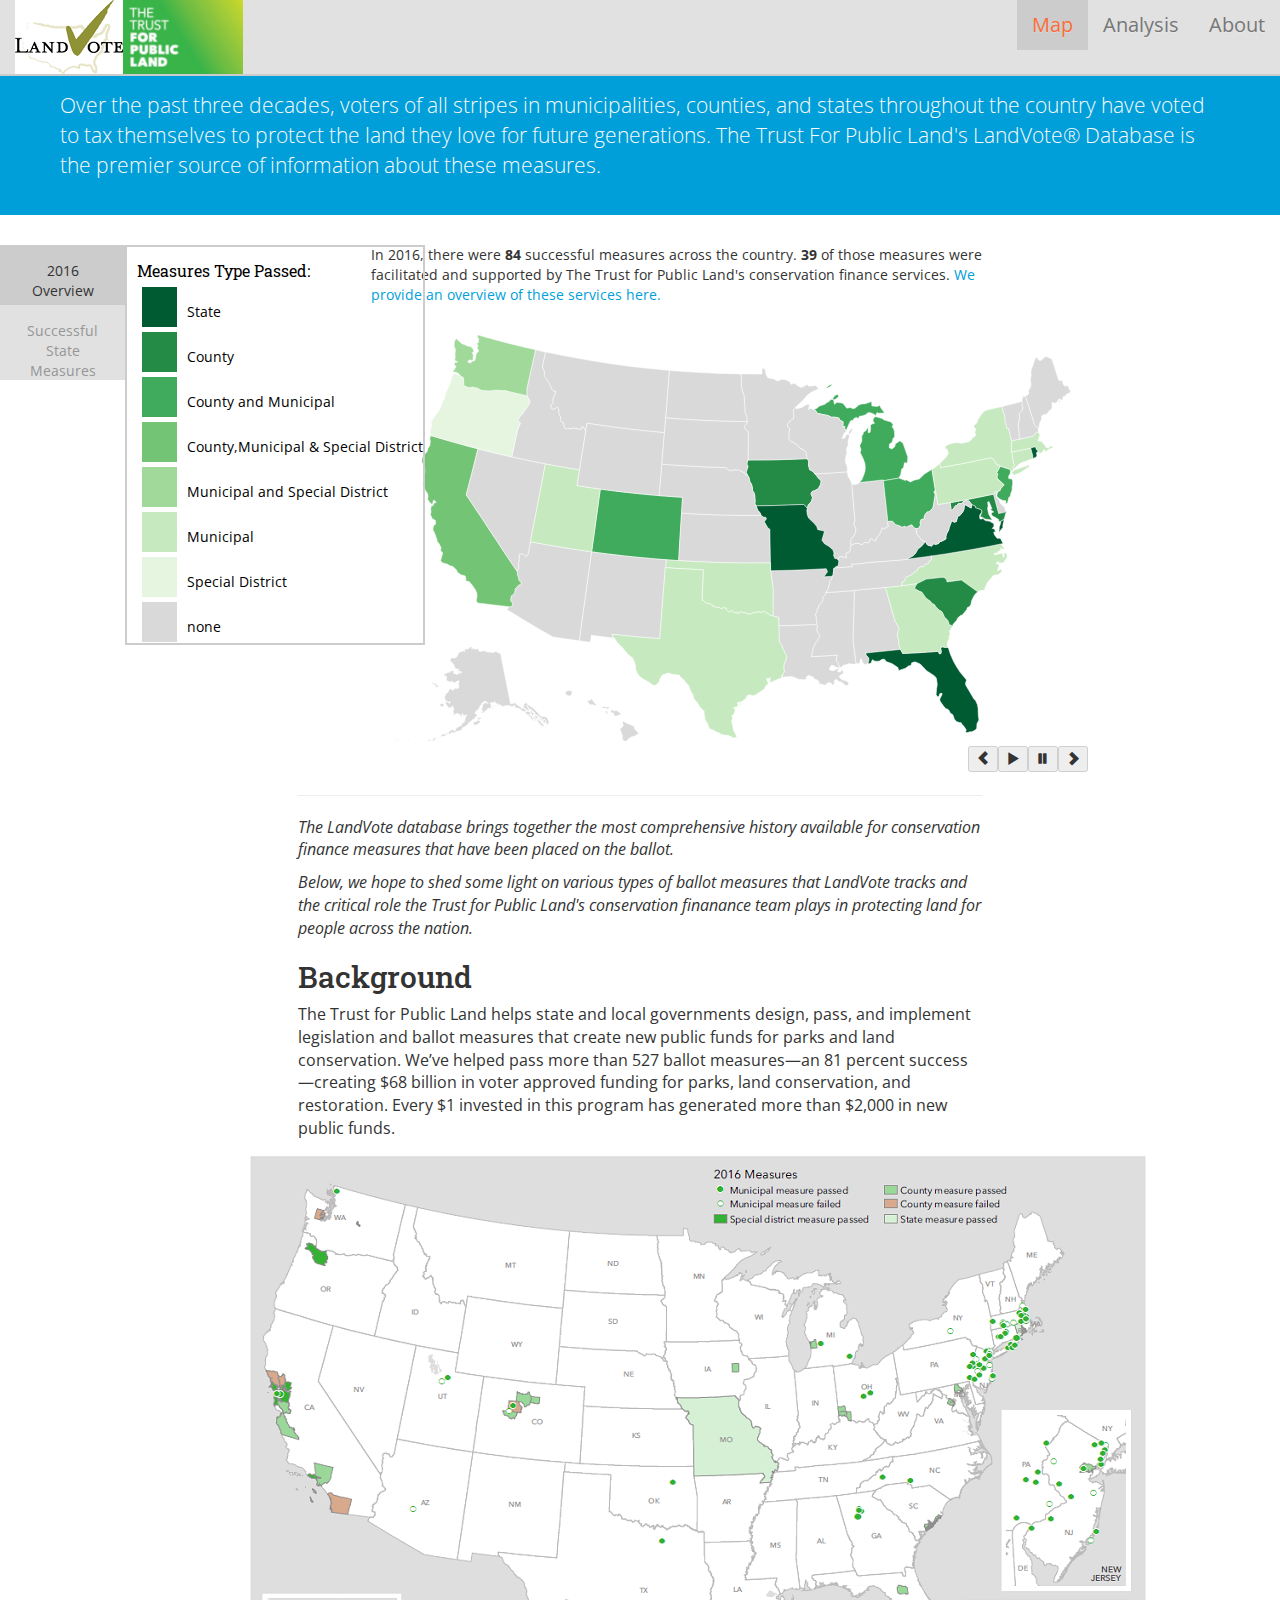
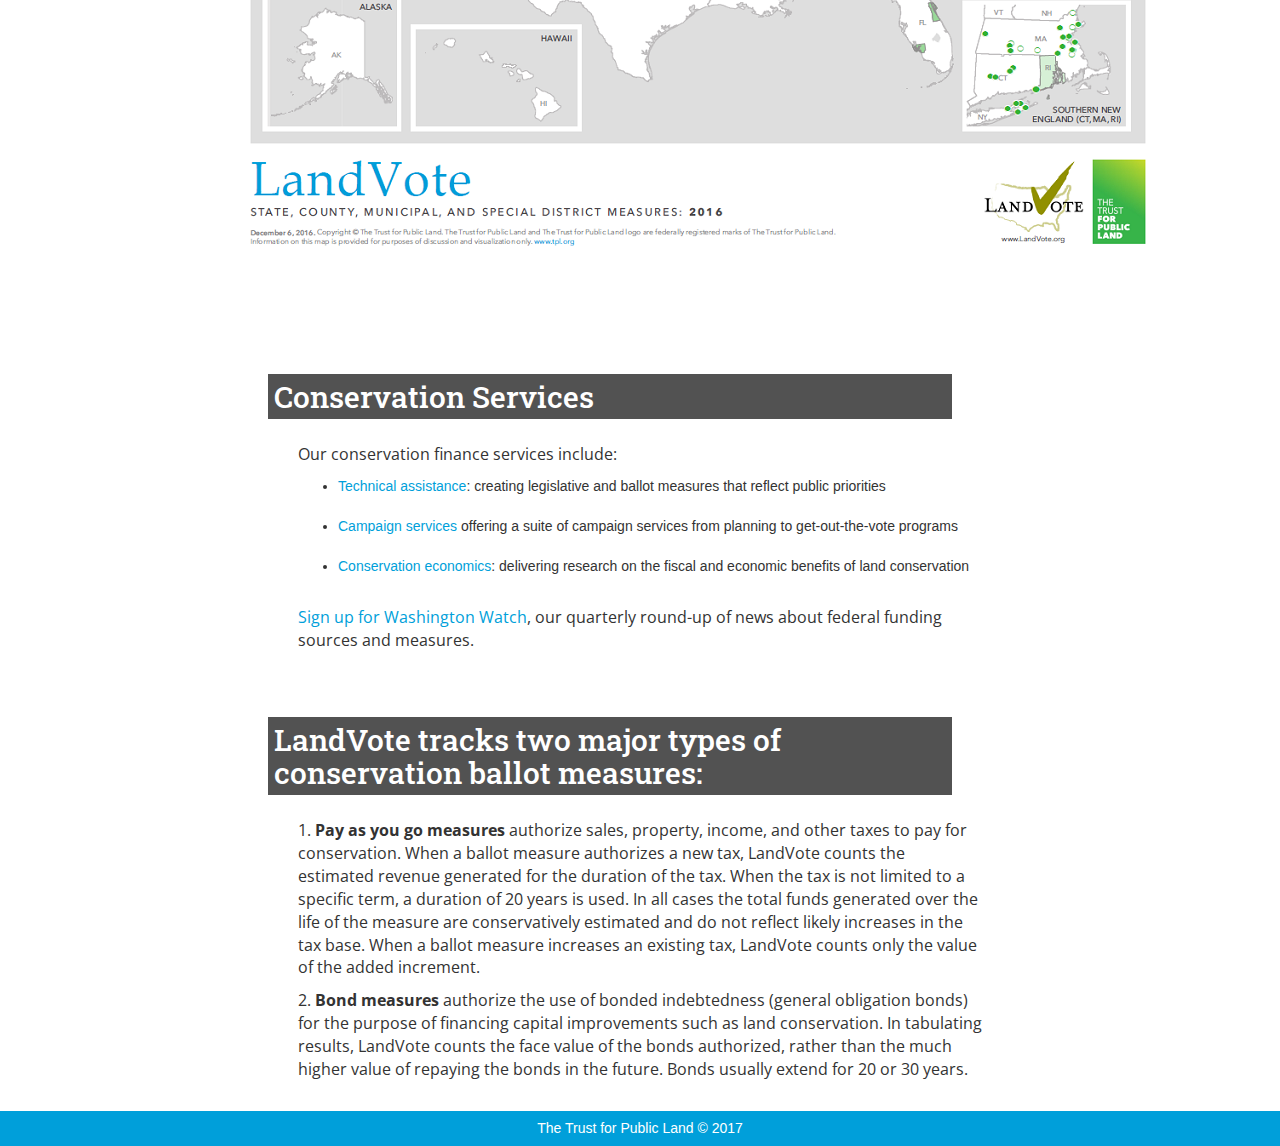
==== LandVote/index.html @ 80969d46 "added LandVote application" ====
<!DOCTYPE html>
<html lang="en">
  <head>
    <meta charset="utf-8">
    <meta http-equiv="X-UA-Compatible" content="IE=edge">
    <meta name="viewport" content="width=device-width, initial-scale=1">
    <link rel="shortcut icon" href="img/the-trust-for-public-land.png">
      
      <title>LandVote</title>
       <!-- Bootstrap core CSS -->
        <link href="css/bootstrap.css" rel="stylesheet">
        <link href="css/bootstrap-theme.css" rel="stylesheet" media="screen">
    
        <!--main stylesheet-->
        <link href='http://fonts.googleapis.com/css?family=Open+Sans|Roboto+Slab' rel='stylesheet' type='text/css'>
        <link rel="stylesheet" href="css/style.css"/>

  </head>
  <body>
    <!-- navbar: fix active state-->
    <div id="custom-bootstrap-menu" class="navbar navbar-custom navbar-fixed-top" role="navigation" style="background-color:#e1e1e1;">
      <div class="container-fluid">
        <div class="navbar-header"><a href="#" ><img src="img/Landvote-logo.png"><img src="img/the-trust-for-public-land.png"></a>
          <button type="button" class="navbar-toggle" data-toggle="collapse" data-target=".navbar-menubuilder">
            <span class="sr-only">Toggle navigation</span>
            <span class="icon-bar"></span>
            <span class="icon-bar"></span>
            <span class="icon-bar"></span>
          </button>
        </div>
        <div class="collapse navbar-collapse navbar-menubuilder">
          <ul class="nav navbar-nav navbar-right" style="Open Sans, sans-serif">
            <li class="active"><a href="#map">Map</a></li>
            <li><a href="#analysis">Analysis</a></li>
            <li><a href="#about">About</a></li>
          </ul>
        </div>
      </div>
    </div><!-- nav-bar end -->
    <div class="jumbotron"><br>
          <section id="map"></section>   
      <p>Over the past three decades, voters of all stripes in municipalities, counties, and states throughout the country have voted to tax themselves to protect the land they love for future generations. The Trust For Public Land's LandVote® Database is the premier source of information about these measures.</p>
</div> <!-- end jumbotron -->
      
  
        <div class="main-menu">
            <div class="menu-inset" style="width:300px;height:400px;">
            </div>
            <div class="menu-options">
                <div class="Overview" style="width:125px;height:60px;">
                    2016 Overview<br></div>
                <div class="Jurisdiction" style="width:125px;height:75px;">
                    Successful<br>State Measures</div>
                <!--<div class="Counseling" style="width:125px;height:53px;">
                    Mandated<br>Counseling</div>
                <div class="Waiting" style="width:125px;height:53px;">
                    Waiting<br>Period</div>
                <div class="Parental" style="width:125px;height:53px;">
                    Parental<br>Consent</div>
                <div class="Ultrasound" style="width:125px;height:53px;">
                    Mandatory<br>Ultrasound</div>-->
            </div>
        <!--<div class="overlay-menu">
            <div class="cpc-section">
                <div class="cpc" id ="cpc-centers" style="width:125px;height:60px;">
                    <strong>Show: </strong><br>Crisis Pregnancy Centers</div>
                <div class ="cpc-inset" id="cpc-inset" style="width:198px;height:60px;"></div>
            </div>
            <div class="abortion-section">
                <div class="abortion" id = "abortion-centers" style="width:125px;height:60px;">
                    <strong>Show: </strong><br>Abortion Providers</div>
                <div class="abortion-inset" id="abortion-inset" style="width:198px;height:60px;"></div>
            </div>
        </div>-->
    </div>
    <!-- includes description and play/pause buttons and dropdown -->
    <div class="menu-info">
    </div>
    <br>
    <div class="map"> <!-- map svg is drawn in main.js -->
    </div>  
    <div class="sequence-buttons">
        <div class="button">
            <button type="button" class="stepBackward">
                <span class="glyphicon glyphicon-chevron-left" aria-hidden="true"></span>
            </button>
            <button type="button" class="play">
                <span class="glyphicon glyphicon-play" aria-hidden="true"></span>
            </button>
            <button type="button" class="pause">
               <span class="glyphicon glyphicon-pause" aria-hidden="true"></span>
            </button>
            <button type="button" class="stepForward">
                <span class="glyphicon glyphicon-chevron-right" aria-hidden="true"></span>
            </button>
        </div>
    </div>  
    <!-- end map -->

    <section id="graph"></section>   
    <div class="graph">
    </div>  <!-- end graph -->
      
    <section id="analysis"></section>  
    <div class="container">
    <div id="AnalysisBox">
        <div class="page-header"><br><h1>  </h1></div>
<!-- ==============================
            OVERVIEW 
===================================-->
<p><i>The LandVote database brings together the most comprehensive history available for conservation finance measures that have been placed on the ballot.</i></p>
    <p><i>Below, we hope to shed some light on various types of ballot measures that LandVote tracks and the critical role the Trust for Public Land's conservation finanance team plays in protecting land for people across the nation.</i></p>
    <h2>Background</h2>
        <p>The Trust for Public Land helps state and local governments design, pass, and implement legislation and ballot measures that create new public funds for parks and land conservation. We’ve helped pass more than 527 ballot measures—an 81 percent success—creating $68 billion in voter approved funding for parks, land conservation, and restoration. Every $1 invested in this program has generated more than $2,000 in new public funds.</p>
<p><div class = "letscenter"><img src="img/2016LandVote.PNG"></div>


<!-- ==============================
           Services
===================================-->
<section id ="overview"></section>
<div class = "chptrhead"><h2>Conservation Services</h2></div>
<p>Our conservation finance services include:</p>  
    <ul>
        <li><a href="https://www.tpl.org/how-we-work/fund/technical-assistance#sm.00000oq5rsrjmvf2epvtfgev45y15" >Technical assistance</a>: creating legislative and ballot measures that reflect public priorities</li><br>
        <li><a href="https://www.tpl.org/how-we-work/fund/campaign-services#sm.00000oq5rsrjmvf2epvtfgev45y15">Campaign services</a> offering a suite of campaign services from planning to get-out-the-vote programs</li><br>
        <li><a href="https://www.tpl.org/how-we-work/fund/conservation-economics#sm.00000oq5rsrjmvf2epvtfgev45y15">Conservation economics</a>: delivering research on the fiscal and economic benefits of land conservation</li><br>
    </ul>
<p><a href="http://contacts.tpl.org/site/Survey?ACTION_REQUIRED=URI_ACTION_USER_REQUESTS&amp;SURVEY_ID=1981">Sign up for Washington Watch</a>, our quarterly round-up of news about federal funding sources and measures.</p>
<!-- ==============================
            PROHIBITIONS 
===================================-->
<section id ="jurisdiction"></section>
<div class = "chptrhead"><h2>LandVote tracks two major types of conservation ballot measures:</h2></div>
<p> 1. <b>Pay as you go measures</b> authorize sales, property, income, and other taxes to pay for conservation. When a ballot measure authorizes a new tax, LandVote counts the estimated revenue generated for the duration of the tax. When the tax is not limited to a specific term, a duration of 20 years is used. In all cases the total funds generated over the life of the measure are conservatively estimated and do not reflect likely increases in the tax base. When a ballot measure increases an existing tax, LandVote counts only the value of the added increment.</p>
<p> 2. <b>Bond measures</b> authorize the use of bonded indebtedness (general obligation bonds) for the purpose of financing capital improvements such as land conservation. In tabulating results, LandVote counts the face value of the bonds authorized, rather than the much higher value of repaying the bonds in the future. Bonds usually extend for 20 or 30 years.</p>
    
<!-- ==============================
            COUNSELING & CPC
===================================-->
<!--<section id="counseling"></section>
<p><div class = "chptrhead"><h2>Counseling</h2></div>
<p>Terminating a pregnancy is a difficult choice. Counseling as an option to both inform and help a patient through such an emotional process is an invaluable asset that women considering an abortion should have access to. Mandated counseling goes beyond that, requiring doctors to present information designed to discourage a woman from seeking abortion.
<p>The issue of mandated counseling is further exacerbated by the overwhelming presence of crisis pregnancy centers (CPC) in comparison to abortion providers. 
CPCs provide useful services like free pregnancy tests, ultrasounds, diapers, parenting classes, and sometimes even housing, but also have a reputation for misinformation and are not medically licensed.<sup><a href="#citejump">[8]</a></sup></p>
<p>They actively disseminate erroneous and/or false information to women seeking advice regarding pregnancy. These include dubious claims of links between abortion, breast cancer and female infertilitiy, that condoms are ineffective, that abortion pills are dangerous, that abortions lead to permanent psychological damage, that abortion is dangerous and could kill the patient, and many more unsubstantiated claims.<sup><a href="#citejump">[9]</a></sup></p>
<p><div class = "letscenter"><img src="img/CPCmap.png"></div>
<p>Despite that approach and their reputation, CPCs received $60 million of federal funding by 2006 and at present outnumber legitimate Abortion Clinics by about 700.<sup><a href="#citejump">[10]</a></sup> CPCs are eligible for the funding because their primary mission is to promote abstinence, though the link between women’s counseling, abstinence, and abortion are hard to deny. In multiple cases, CPCs set up signage or establishments near to Planned Parenthood that leaves off their affiliation, leading to confusion from women seeking accurate information.<sup><a href="#citejump">[11]</a></sup></p>
<p>Whereas CPCs are directly assisted by state governments, Abortion Providers are subjected in 45 states by restrictions which are not imposed on other medical professionals. These are referred to as Targeted Regulation of Abortion Providers, or TRAP laws. Common TRAP laws require doctors to convert their practices to mini-hospitals at great expense, limit abortion care to hospitals or other specialized facilities or physicians offices, and/or require doctors to have admitting privileges at a local hospital with nothing requiring facilities to grant that privilege.<sup><a href="#citejump">[12]</a></sup></p>
<p>As a result, in many states Abortion Providers can only exist in large cities, while CPCs thrive in the small towns and rural areas.</p>
<p><div class = "letscenter"><img src="img/CPCLawChart.png"></div>-->
<!-- ==============================
            WAITING PERIOD 
===================================-->

<!--=================================
            AUTHORS
===================================-->   
<!--<p><h3>Authors + Contact</h3>
<p>Your Body, (Not) Your Choice is a collaboration project by <a href="http://twitter.com/katiekowalsky" target="_blank">Katie Kowalsky</a>, <a href="http://twitter.com/DylanMoriarty" target="_blank">Dylan Moriarty</a>, and <a href="http://twitter.com/tolomaps" target="_blank">Robin Tolochko</a> for Robert Roth and Carl Sack’s Interactive Cartography & Geovisualization course at UW-Madison. Completed in December 2014. 
<br><br>
Many thanks to Robert Roth, Carl Sack, Rashauna Mead, Sam Matthews, John Czaplewski, Brian Davidson, Garrick Jannene, Jerry Tolochko, and the UW-Cartography Lab for their invaluable help! This project was inspired by <a href="http://50yearsofchange.com/" target="_blank">50 Years of Change</a>, created by Rashauna Mead, Erin Hamilton, and Vanessa Knoppke-Wetzel.
<br><br>
    This project was built with <a href="http://d3js.org/ " target="_blank">D3</a>, <a href="https://github.com/mbostock/queue" target="_blank">Queue</a>, <a href="http://jquery.com/ " target="_blank">jQuery</a>, <a href="http://jchavannes.com/jquery-timer/demo" target="_blank">jQuery Timer</a> and <a href="http://getbootstrap.com/ " target="_blank">Bootstrap</a>.
<br><br>
If you find any errors in our data or just have general feedback, please <a href="mailto:yourbodynotyourchoice@gmail.com ">contact us</a>.  
<h3>Process</h3><p>
All of the code for this project is available on GitHub, <a href="https://github.com/yourbodynotyourchoice/yourbodynotyourchoice.github.io/" target="_blank">here</a>. 
<br>
You can read about our processes on our various blog posts: <!-- add links --> <!--<a href="http://dylanmoriarty.github.io/" target="_blank">Dylan</a>, <a href="http://www.kowalskycartography.wordpress.com/tag/575-final-project/" target="_blank">Katie</a>, and <a href="http://www.tolomaps.tumblr.com/tagged/yourbodynotyourchoice" target="_blank">Robin</a>.
</p><section id= "citejump"></section>

 <p><h3>Citations</h3><div id = "cite">
<p>1. <a href="http://www.oyez.org/cases/1970-1979/1971/1971_70_18" target="_blank">The OYEZ Project, "ROE v. Wade"</a></p>
<p>2. <a href="http://www.guttmacher.org/pubs/gpr/17/1/gpr170109.html" target="_blank">Guttmacher Institute, "A Surge of State Abortion Restrictions Puts Providers- and the Women They Serve- in the crosshairs"</a></p>
<p>3. <a href="http://www.oyez.org/cases/1990-1999/1991/1991_91_744" target="_blank">The OYEZ Project, "Planned Parenthood v. Casey"</a></p>
<p>4. <a href="http://www.gpo.gov/fdsys/pkg/BILLS-108s3enr/pdf/BILLS-108s3enr.pdf" target="_blank">The Partial-Birth Abortion Ban Act of 2003</a></p>
<p>5. <a href="http://www.guttmacher.org/statecenter/spibs/spib_BPBA.pdf" target="_blank">Guttmacher Institute, "State Policies in Brief: Bans on 'Partial-Birth' Abortion"</a></p>
<p>6. <a href="http://www.lifenews.com/2007/03/22/state-2183/" target="_blank">LifeNews, "Mississippi Gov Barbour Signs Abortion Trigger Law, Ultrasound Requirement"</a></p>
<p>7. <a href="http://www.washingtonpost.com/wp-dyn/content/article/2008/09/26/AR2008092602833.html" target="_blank">The Washington Post, "If Roe Goes, Our State Will Be Worse Than You Think"</a>
<p>8. <a href="http://www.plannedparenthood.org/health-info/pregnancy/crisis-pregnancy-centers" target="_blank">Planned Parenthood, "Crisis Pregnancy Centers"</a></p>
<p>9. <a href="http://www.naralva.org/what-is-choice/cpc/common-lies.shtml" target="_blank">NARALVA, "Common Lies Told by Crisis Pregnancy Centers"</a></p>
<p>10. <a href="http://www.washingtonpost.com/wp-dyn/content/article/2006/03/21/AR2006032101723_pf.html" target="_blank">The Washington Post, "Grants Flow to Bush Allies on Social Issues"</a></p>
<p>11. <a href="http://www.nytimes.com/2013/01/05/health/pregnancy-centers-gain-influence-in-anti-abortion-fight.html?pagewanted=all" target="_blank">The New York Times, "Pregnancy Centers Gain Influence in Anti-Abortion Arena"</a></p>
<p>12. <a href="http://www.prochoiceamerica.org/what-is-choice/fast-facts/issues-trap.html" target="_blank">NARAL, "Targeted Regulation of Abortion Providers"</a></p>
<p>13. <a href="http://www.guttmacher.org/statecenter/spibs/spib_MWPA.pdf" target="_blank">Guttmacher Institute, "State Policies in Brief: Counseling and Waiting Periods for Abortion"</a></p>
<p>14. <a href="http://www.utexas.edu/cola/orgs/txpep/_files/pdf/TxPEP-ResearchBrief-ImpactofAbortionRestrictions.pdf" target="_blank">The Texas Policy Evaluation Project, Impact of Abortion Restriction in Texas Research Brief</a></p>
<p>15. <a href="https://www.aclu.org/reproductive-freedom/laws-restricting-teenagers-access-abortion" target="_blank">ACLU, "Laws Restricting Teenagers' Access to Abortion"</a></p>
<p>16. <a href="http://www.prochoiceamerica.org/media/fact-sheets/abortion-young-women-parental-involvement.pdf" target="_blank">NARAL, "Mandatory Parental-Invovlement Laws Threaten Young Women's Safety"</a></p>
<p>17. <a href="http://www.healthline.com/health/ultrasound#Definition1" target="_blank">Healthline, "What is an Ultrasound?"</a></p>
<p>18. <a href="http://www.heinonline.org/HOL/Page?public=false&handle=hein.journals/uclalr56&men_hide=false&men_tab=citnav&collection=journals&page=351" target="_blank">"Seeing and Believing: Mandatory Ultrasound and the Path to a Protected Choice", Carol Sanger.</a></p>
</div><!-- end about -->
</div></div>
      <br>
    
    <div id="footerwrap" style="background-color: #009fda">
		<div class="container">
			<div class="row centered">
                <div id ="footer">
                    <center>
					<h5 style="color: #fff">The Trust for Public Land &copy; 2017</h5>
                    </center>
                </div>
			</div>
		</div>
	</div><! --/footerwrap -->  
      
      <!--libraries-->
        <script src="lib/d3.min.js"></script>
        <script src="lib/queue.js"></script>
        <script src="lib/topojson.v1.min.js"></script>
        <script src="lib/jquery-2.1.1.min.js"></script>
        <script src="lib/jquery.timer.js"></script>
        <script src="lib/bootstrap.js"></script>
  
        
        <!--link to main Javascript file-->
        <script src="js/main.js"></script>      
    </body>
</html>
---- LandVote/css/style.css ----
/*  navbar CSS */
/*  ------ */
#custom-bootstrap-menu.navbar-custom .navbar-brand {
    color: #248271;
}
#custom-bootstrap-menu.navbar-custom {
    font-size: 20px;
    background-color: rgba(225, 225, 225, 1);
    border-style: solid;
    border-color: #CCCCCC;
    border-bottom-width: 2px;
    font-family: Open Sans, sans-serif;
}
#custom-bootstrap-menu.navbar-custom .navbar-nav>li>a {
    color: rgba(119, 119, 119, 1);
    background-color: rgba(225, 225, 225, 1);
}
#custom-bootstrap-menu.navbar-custom .navbar-nav>li>a:hover,
#custom-bootstrap-menu.navbar-custom .navbar-nav>li>a:focus {
    color: rgba(255, 255, 255, 1);
    background-color: #fa6e39;
}
#custom-bootstrap-menu.navbar-custom .navbar-nav>.active>a,
#custom-bootstrap-menu.navbar-custom .navbar-nav>.active>a:hover,
#custom-bootstrap-menu.navbar-custom .navbar-nav>.active>a:focus {
    color: #fa6e39;
    background-color: rgba(204, 204, 204, 1);
}
#custom-bootstrap-menu.navbar-custom .navbar-toggle {
    border-color: #cccccc;
}
#custom-bootstrap-menu.navbar-custom .navbar-toggle:hover,
#custom-bootstrap-menu.navbar-custom .navbar-toggle:focus {
    background-color: #cccccc;
}
#custom-bootstrap-menu.navbar-custom .navbar-toggle .icon-bar {
    background-color: #cccccc;
}
#custom-bootstrap-menu.navbar-custom .navbar-toggle:hover .icon-bar,
#custom-bootstrap-menu.navbar-custom .navbar-toggle:focus .icon-bar {
    background-color: #e1e1e1;
}

.jumbotron {
    padding: 20px;
    padding-left: 60px;
    padding-right: 60px;
    color: #f9f9f9; 
    background-color:  #009fda;
}

.image2 {
    float: right;
    margin: 10px;
}

.paragraph2 {
    text-align: right;
}

.image3 {
    float: left;
    margin: 10px;
}

.page-header {
    margin-top: 0px;
}


/*  Menu CSS */
/*  ------ */
.main-menu { 
    position: absolute;
    margin-left: 0% !important;
    color: #969696;
}

.menu-options {
    float: left;
    background-color:  #e1e1e1;
    cursor: pointer;
    font-family: Open Sans, sans-serif;
}

.menu-inset {
    float: right;
    border-style: solid;
    border-width: 2px;
    border-color: #CCCCCC;
}

.Overview {
    text-align: center;
    padding: 13%;
}

.Overview:hover {
    color: #333333;
    background-color: #CCCCCC;
}

.Jurisdiction {
    text-align: center;
    padding: 13%;
}

.Jurisdiction:hover {
    color: #333333;
    background-color: #CCCCCC;
}

.Counseling {
    text-align: center;
    padding: 8%;
}

.Counseling:hover {
    color: #333333;
    background-color: #CCCCCC;
}

.Waiting {
    text-align: center;
    padding: 8%;
}

.Waiting:hover {
    color: #333333;
    background-color: #CCCCCC;
}

.Parental {
    text-align: center;
    padding: 8%;
}

.Parental:hover {
    color: #333333;
    background-color: #CCCCCC;
}

.Ultrasound {
    text-align: center;
    padding: 8%;
}

.Ultrasound:hover {
    color: #333333;
    background-color: #CCCCCC;
}

.overlay-menu {
    margin-top: 325px;
    font-size: 12px;
    font-family: Open Sans, sans-serif;
    cursor: pointer;
}

.cpc {
    float: left;
    background-color: rgba(250, 110, 57, 1);
    color: #fff;
    text-align: center;
    padding: 1.5%;
}

.cpc:hover {
    color: #fff;
    background-color: #f95618;
}

#cpc-inset {
    float: right;
    background-color: #fff;
    visibility: hidden;
}

.abortion {
    float: left;
    color: #fff;
    background-color:  rgba(55, 196, 171, 1);
    text-align: center;
    padding: 3%;
}

.abortion:hover {
    color:  #fff;
    background-color: #248271;
}

#abortion-inset {
    float: right;
    background-color: #fff;
    visibility: hidden;
}

.title {
    font-family: 'Roboto Slab', sans-serif;
}

/*  Map Info CSS (includes section info, play, pause, dropdown) */
/*  ------ */
.menuInfoBox {
    margin-left: 29%;
    font-size: 14px;
    font-family: Open Sans, sans-serif;
}

.textBox {
    width: 50%;
    float: left;
    padding-bottom: 2%;
}

.yearExpressedText {
    float: right; 
    padding-right: 115px;
    font-family: 'Roboto Slab', sans-serif;
}

.cpcMenuInfoBox{
    font-size: 14px;
    font-family: Open Sans, sans-serif;
    margin-left: 5px !important;
    width: 275px;
    float: left;
    position: absolute;
}

.abortionMenuInfoBox{
    margin-top: 5.5%;
    font-size: 14px;
    font-family: Open Sans, sans-serif;
    margin-left: 5px !important;
    width: 275px;
    float: left;
    position: absolute;
}

.sequence-buttons {

}

.button {
    padding-right: 15%;
    display: inline-flex;
    float: right;
}
.dropdown {
    margin-top: 6%;
}

/*  Map CSS */
/*  ------ */

.map {
    background-color: #fff;
    margin-left: 26%;
    padding-left: 3%;
}

.states {
    fill: #808080;
    stroke: #fff;
    stroke-width: 0.5px;
    float:left;
}

.cpcLocations {
	fill: #FA6E39;
	fill-opacity:0.7;
}

.abortionLocations {
    fill: #37C4AB;
	fill-opacity:0.7;
}

/* Labels CSS  */
/* ---------  */

.infoLabel {
    position: absolute;
    height: auto;
    /*border: solid thin #fff;*/
    padding: 10px;
    float:right;
    display:inline-block;
    margin-right:-200px;
}

.labelTitle {
   position: absolute;
   font-family: 'Roboto Slab', serif;
   font-weight:bold;
   font-size:20px;
   line-height:24px;
   background-color: #525252;
   color:#fff;
   z-index: 2;
   width:250px;
   padding:10px;
   margin-top: -240px;
   margin-left:660px;
}

.labelAttribute {
    font-family: 'Open Sans', sans-serif;
    font-size:16px;
    font-weight:normal;
    line-height: 20px;
}

/* Graph CSS  */
/* ---------  */

.graph {
}

/* .chart is the SVG of the chart itself */
.chart {
    background-color: #00C6FF;
    background-color: #fff;
    margin-left: 26%;
}

.axis {
    background-color: #000;
}

.timeline {
    position:absolute;
    font-family: 'Open Sans', sans-serif;
    font-size:12px;
/*    font-weight: bold;*/
    fill: none;
    stroke: gray;
    shape-rendering: crispEdges;
}

.timeline path,
.timeline line {
    fill: none;
    stroke: black;
    shape-rendering: crispEdges;
}

/* Jumps CSS  */
/* ------------  */
#map{
}

#overview{
    padding-top:70px;
}

#jurisdiction{
    padding-top: 36px;
}

#prohibition{
    padding-top: 36px;
}

#counseling{
    padding-top: 36px;
}

#waiting{
    padding-top: 36px;
}

#consent{
    padding-top: 36px;
}

#ultrasound{
    padding-top: 36px;
}

#CPC{
    padding-top: 36px;
}

/* Analysis CSS  */
/* ------------  */

#analysis {
    padding-top:0px;
}

.analysis{
    padding-left: 20px;
    padding-right: 20px;
}

#AnalysisBox{
    position: relative;
    left: 20%;
    width: 60%;
}

.letscenter{
    text-align: center;
    margin-top: 12px;
    margin-bottom: 24px;
    position: relative;
    right: 50px;
}

.chptrhead{
    position: relative;
    left: -30px;
}

.chptrhead h2{
    color: white;
    background-color: #525252;
    position: relative;
    padding: 6px;
    margin-bottom: 24px;
}

#cite p{
    font-size: 10px;
}

/* About CSS  */
/* ---------  */

.about {
    padding-left: 20px;
    padding-right: 20px;
}

.dwarf-butts {
    padding-bottom: 1%;
}

/* HTML General CSS  */
/* ----------------  */

.title-text {
    padding-left: 10px;
    
}

::selection {
    background-color: #f95618; 
    color: #fff;
}
::-moz-selection {
    background-color: #f95618; 
    color: #fff;
}

p {
    font-size: 16px;
    font-family: 'Open Sans', sans-serif;
}

h1 {
    font-size: 36px;
    font-family: 'Roboto Slab', serif;
}

h2 {
    
    font-family: 'Roboto Slab', serif;
}

h3 {
    font-family: 'Roboto Slab', serif;
}

body { 
    padding-top: 50px; 
}

.dwarf-butts p {
    font-size: 16px;
    font-family: 'Open Sans', sans-serif;
}

a:link {
    color: #009fda;
    text-decoration: none;
}

a:visited {
    color: #009fda;
    text-decoration: none;
}

a:hover {
    color: black;
}

a:active {
    color: #37c4ab;
    text-decoration: none;
}
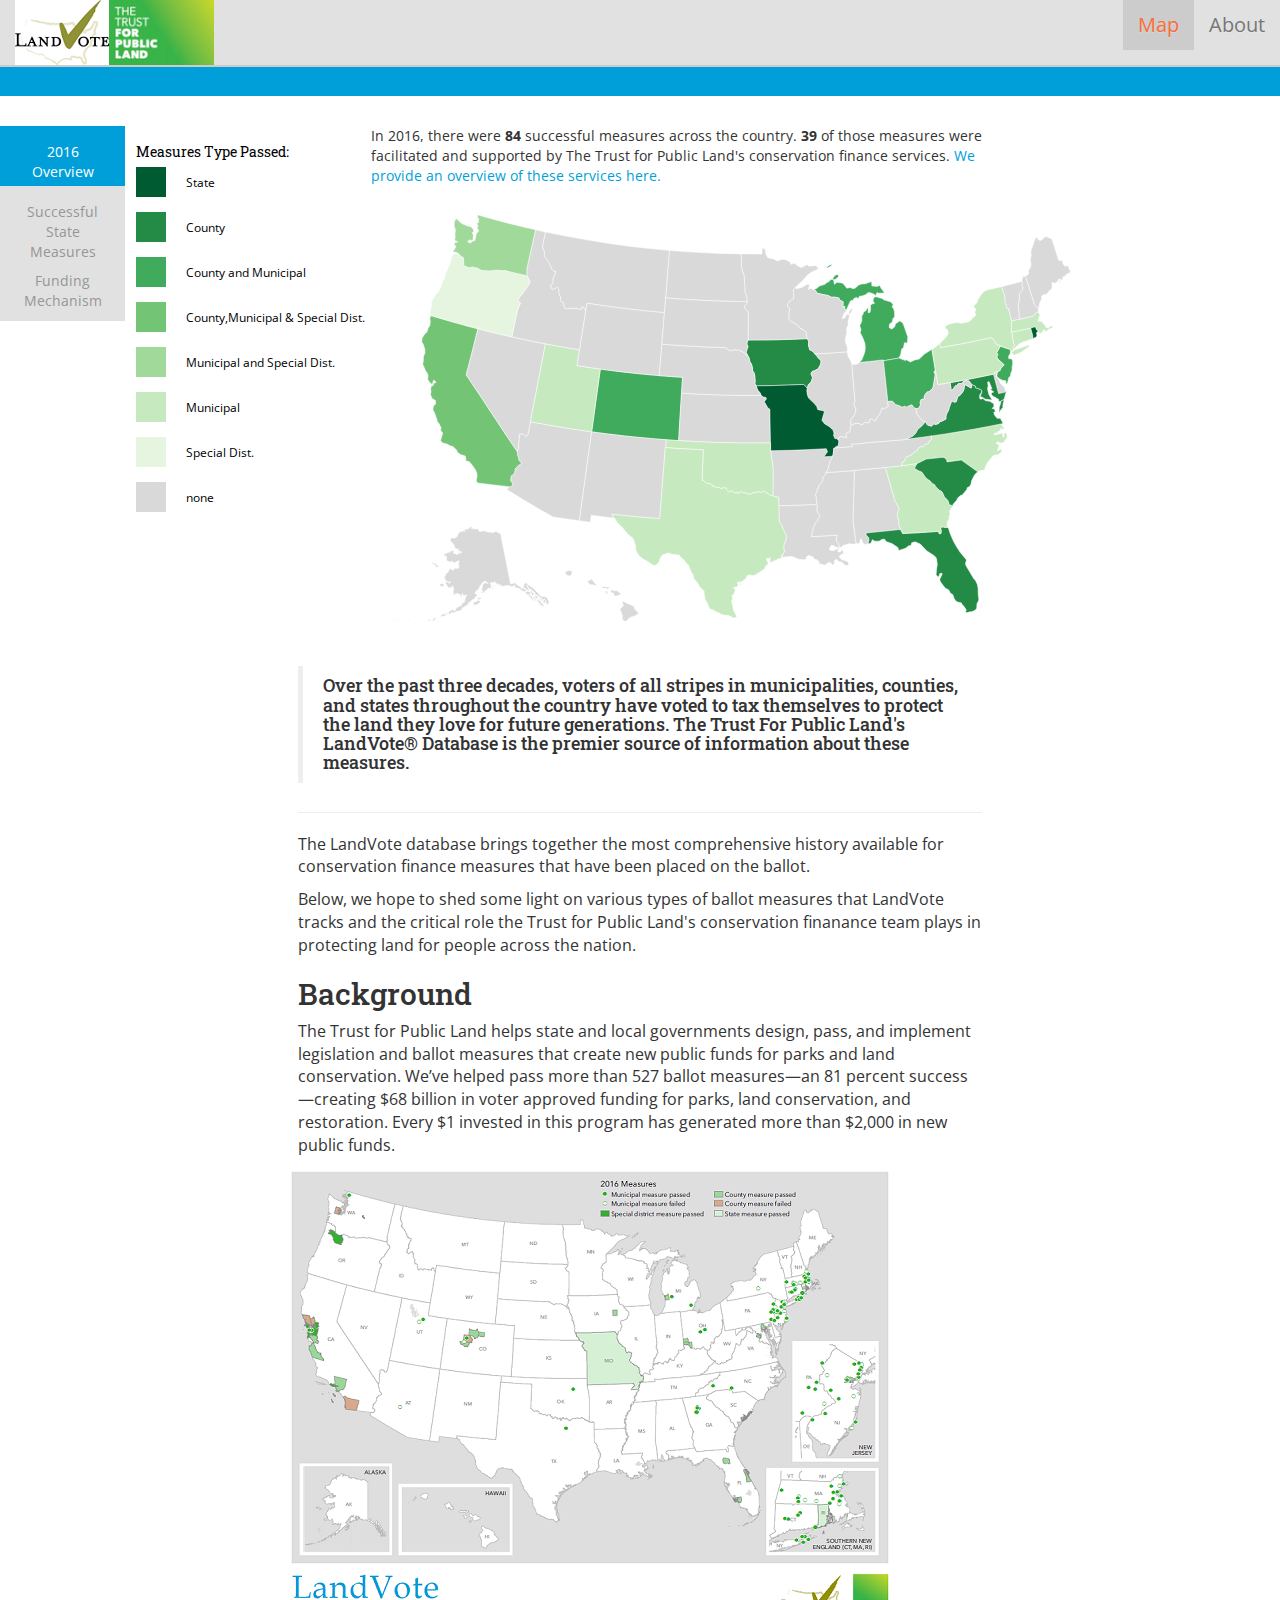
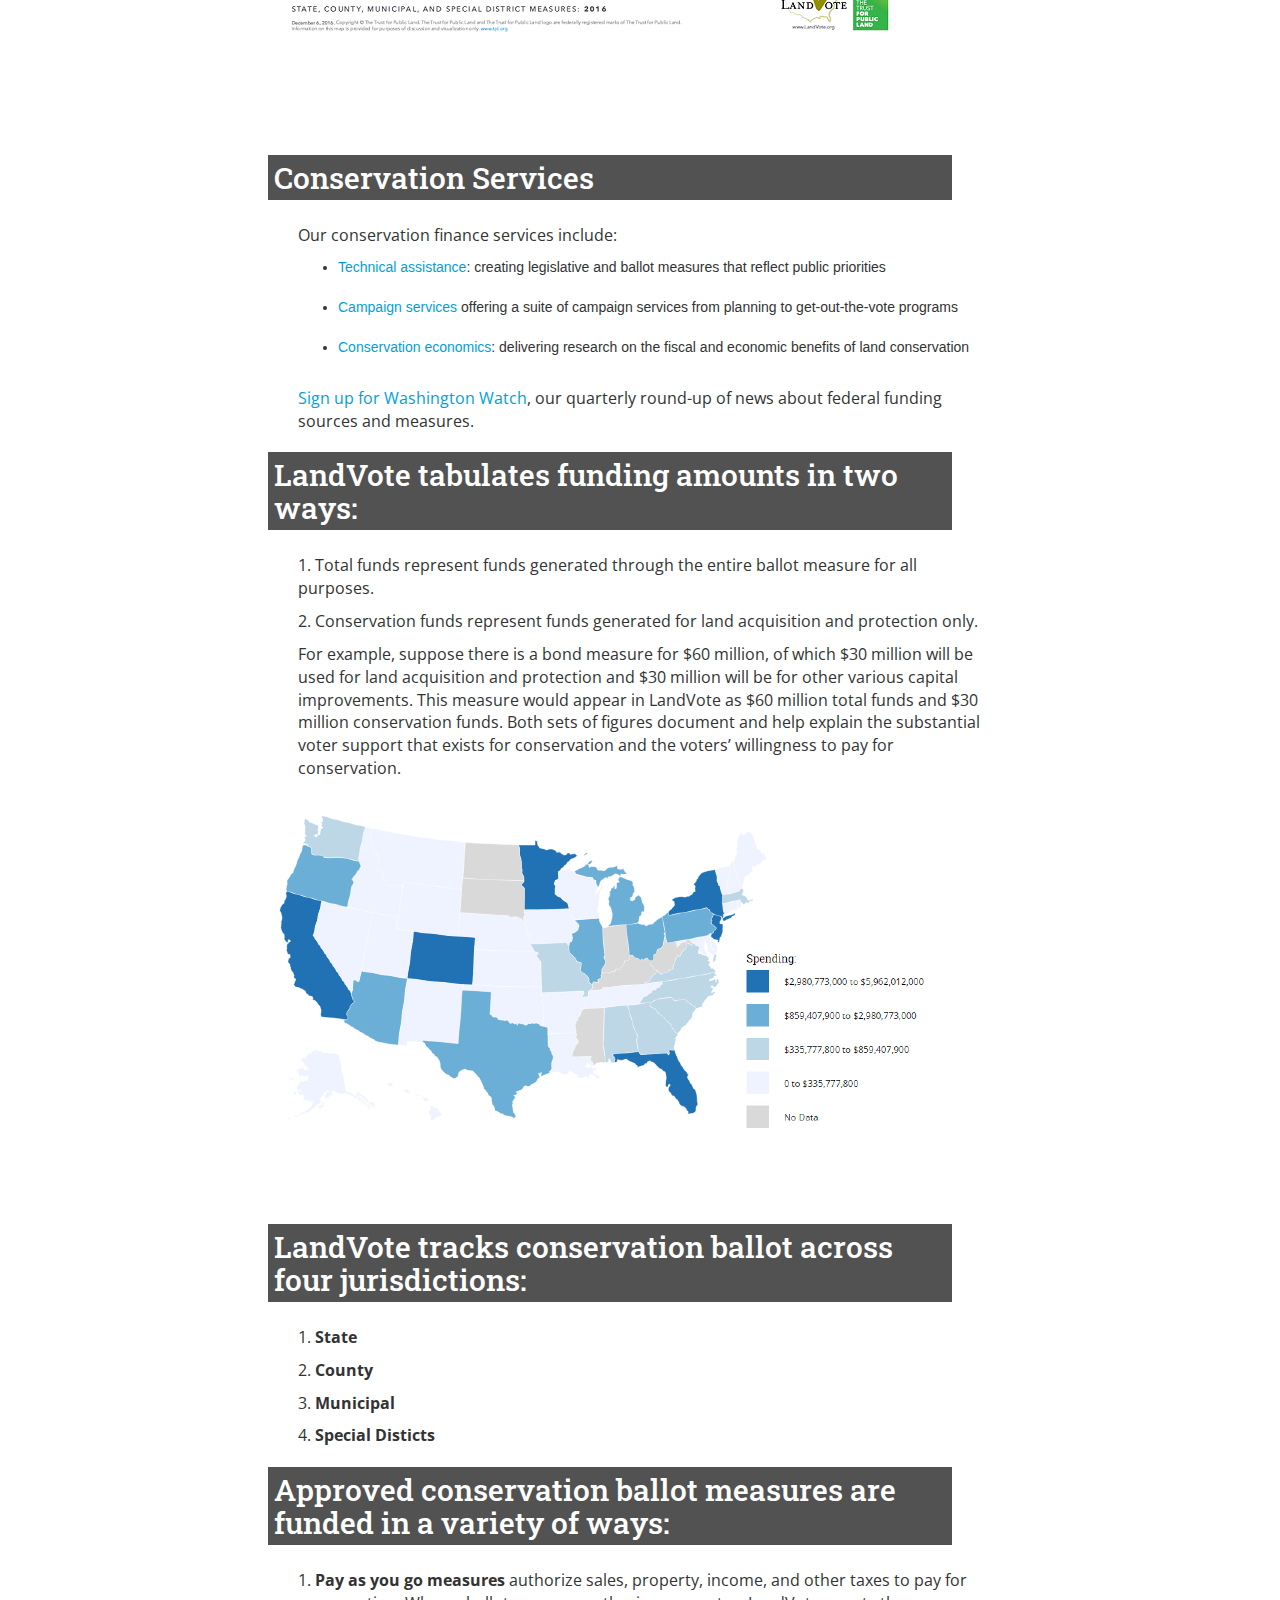
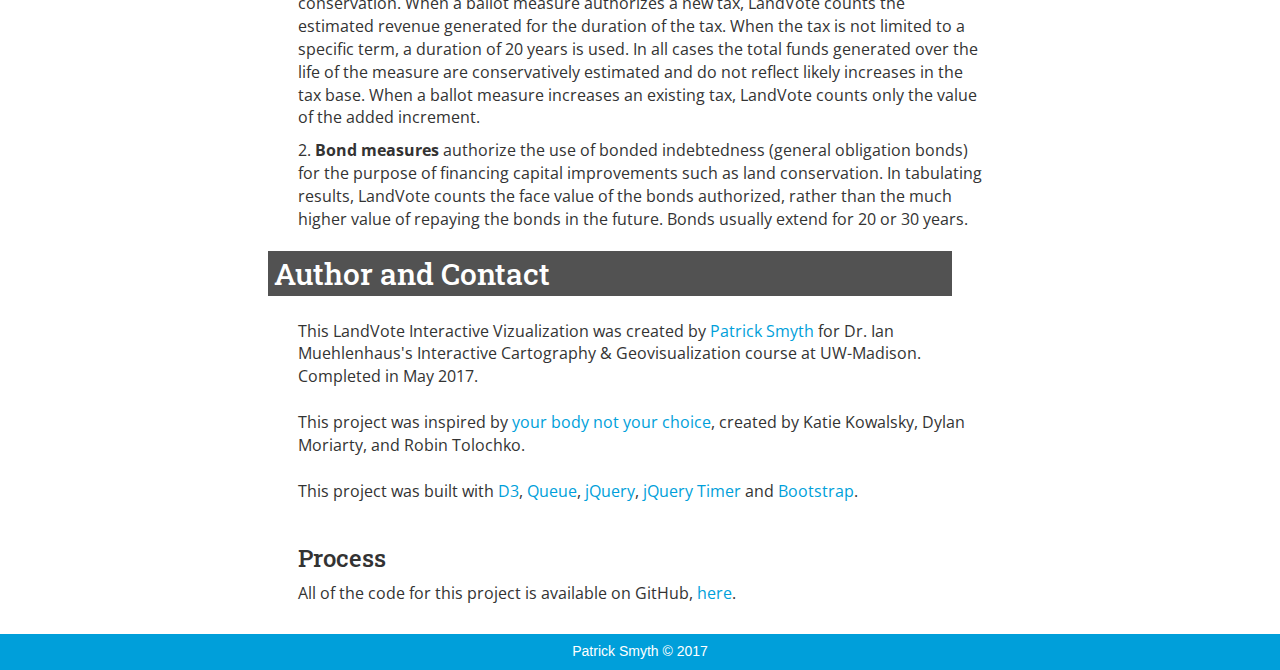
==== commit fd6a47bc: "Updated LandVote" ====
--- a/LandVote/index.html
+++ b/LandVote/index.html
@@ -31,47 +31,29 @@
         <div class="collapse navbar-collapse navbar-menubuilder">
           <ul class="nav navbar-nav navbar-right" style="Open Sans, sans-serif">
             <li class="active"><a href="#map">Map</a></li>
-            <li><a href="#analysis">Analysis</a></li>
             <li><a href="#about">About</a></li>
           </ul>
         </div>
       </div>
     </div><!-- nav-bar end -->
-    <div class="jumbotron"><br>
-          <section id="map"></section>   
-      <p>Over the past three decades, voters of all stripes in municipalities, counties, and states throughout the country have voted to tax themselves to protect the land they love for future generations. The Trust For Public Land's LandVote® Database is the premier source of information about these measures.</p>
-</div> <!-- end jumbotron -->
-      
+      <div class="jumbotron"><br>
+          <section id="map"></section>
+      </div> <!-- end jumbotron -->
   
         <div class="main-menu">
-            <div class="menu-inset" style="width:300px;height:400px;">
+            <div class="menu-inset" style="width:250px;height:400px;">
             </div>
             <div class="menu-options">
                 <div class="Overview" style="width:125px;height:60px;">
                     2016 Overview<br></div>
+                 <!--<div class="Spending" style="width:125px;height:75px;">
+                    Total<br>Spending<br>1988-Present</div>-->
                 <div class="Jurisdiction" style="width:125px;height:75px;">
                     Successful<br>State Measures</div>
-                <!--<div class="Counseling" style="width:125px;height:53px;">
-                    Mandated<br>Counseling</div>
-                <div class="Waiting" style="width:125px;height:53px;">
-                    Waiting<br>Period</div>
-                <div class="Parental" style="width:125px;height:53px;">
-                    Parental<br>Consent</div>
-                <div class="Ultrasound" style="width:125px;height:53px;">
-                    Mandatory<br>Ultrasound</div>-->
+                <div class="Finance" style="width:125px;height:60px;">
+                    Funding<br>Mechanism</div>
             </div>
-        <!--<div class="overlay-menu">
-            <div class="cpc-section">
-                <div class="cpc" id ="cpc-centers" style="width:125px;height:60px;">
-                    <strong>Show: </strong><br>Crisis Pregnancy Centers</div>
-                <div class ="cpc-inset" id="cpc-inset" style="width:198px;height:60px;"></div>
-            </div>
-            <div class="abortion-section">
-                <div class="abortion" id = "abortion-centers" style="width:125px;height:60px;">
-                    <strong>Show: </strong><br>Abortion Providers</div>
-                <div class="abortion-inset" id="abortion-inset" style="width:198px;height:60px;"></div>
-            </div>
-        </div>-->
+       
     </div>
     <!-- includes description and play/pause buttons and dropdown -->
     <div class="menu-info">
@@ -94,6 +76,7 @@
                 <span class="glyphicon glyphicon-chevron-right" aria-hidden="true"></span>
             </button>
         </div>
+        
     </div>  
     <!-- end map -->
 
@@ -101,18 +84,19 @@
     <div class="graph">
     </div>  <!-- end graph -->
       
-    <section id="analysis"></section>  
+    <section id="about"></section> 
     <div class="container">
     <div id="AnalysisBox">
-        <div class="page-header"><br><h1>  </h1></div>
+        <div class="page-header"><br><h2><blockquote>Over the past three decades, voters of all stripes in municipalities, counties, and states throughout the country have voted to tax themselves to protect the land they love for future generations. The Trust For Public Land's LandVote® Database is the premier source of information about these measures.</blockquote></h2></div>
 <!-- ==============================
             OVERVIEW 
 ===================================-->
-<p><i>The LandVote database brings together the most comprehensive history available for conservation finance measures that have been placed on the ballot.</i></p>
-    <p><i>Below, we hope to shed some light on various types of ballot measures that LandVote tracks and the critical role the Trust for Public Land's conservation finanance team plays in protecting land for people across the nation.</i></p>
+<p>The LandVote database brings together the most comprehensive history available for conservation finance measures that have been placed on the ballot.</p>
+    <p>Below, we hope to shed some light on various types of ballot measures that LandVote tracks and the critical role the Trust for Public Land's conservation finanance team plays in protecting land for people across the nation.</p>
     <h2>Background</h2>
         <p>The Trust for Public Land helps state and local governments design, pass, and implement legislation and ballot measures that create new public funds for parks and land conservation. We’ve helped pass more than 527 ballot measures—an 81 percent success—creating $68 billion in voter approved funding for parks, land conservation, and restoration. Every $1 invested in this program has generated more than $2,000 in new public funds.</p>
-<p><div class = "letscenter"><img src="img/2016LandVote.PNG"></div>
+    <p>
+        <div class = "letscenter"><img src="img/2016LandVote.PNG"></div>
 
 
 <!-- ==============================
@@ -127,69 +111,46 @@
         <li><a href="https://www.tpl.org/how-we-work/fund/conservation-economics#sm.00000oq5rsrjmvf2epvtfgev45y15">Conservation economics</a>: delivering research on the fiscal and economic benefits of land conservation</li><br>
     </ul>
 <p><a href="http://contacts.tpl.org/site/Survey?ACTION_REQUIRED=URI_ACTION_USER_REQUESTS&amp;SURVEY_ID=1981">Sign up for Washington Watch</a>, our quarterly round-up of news about federal funding sources and measures.</p>
+
 <!-- ==============================
-            PROHIBITIONS 
+            Types of Measures
+===================================-->
+<section id ="spending"></section>
+<div class = "chptrhead"><h2>LandVote tabulates funding amounts in two ways:</h2></div>
+<p> 1. Total funds represent funds generated through the entire ballot measure for all purposes.</p>
+<p> 2. Conservation funds represent funds generated for land acquisition and protection only.</p>
+ <p>For example, suppose there is a bond measure for $60 million, of which $30 million will be used for land acquisition and protection and $30 million will be for other various capital improvements. This measure would appear in LandVote as $60 million total funds and $30 million conservation funds. Both sets of figures document and help explain the substantial voter support that exists for conservation and the voters’ willingness to pay for conservation.</p>       
+         <div class = "letscenter"><img src="img/spendingmerge.png"></div>
+
+<!-- ==============================
+            Types of Measures
 ===================================-->
 <section id ="jurisdiction"></section>
-<div class = "chptrhead"><h2>LandVote tracks two major types of conservation ballot measures:</h2></div>
+<div class = "chptrhead"><h2>LandVote tracks conservation ballot across four jurisdictions:</h2></div>
+<p> 1. <b>State</b> </p>
+<p> 2. <b>County</b> </p>
+<p> 3. <b>Municipal</b> </p>
+<p> 4. <b>Special Disticts</b> </p>
+        
+<!-- ==============================
+            COUNSELING & CPC
+===================================-->        
+<section id ="finance"></section>
+<div class = "chptrhead"><h2>Approved conservation ballot measures are funded in a variety of ways:</h2></div>
 <p> 1. <b>Pay as you go measures</b> authorize sales, property, income, and other taxes to pay for conservation. When a ballot measure authorizes a new tax, LandVote counts the estimated revenue generated for the duration of the tax. When the tax is not limited to a specific term, a duration of 20 years is used. In all cases the total funds generated over the life of the measure are conservatively estimated and do not reflect likely increases in the tax base. When a ballot measure increases an existing tax, LandVote counts only the value of the added increment.</p>
 <p> 2. <b>Bond measures</b> authorize the use of bonded indebtedness (general obligation bonds) for the purpose of financing capital improvements such as land conservation. In tabulating results, LandVote counts the face value of the bonds authorized, rather than the much higher value of repaying the bonds in the future. Bonds usually extend for 20 or 30 years.</p>
     
-<!-- ==============================
-            COUNSELING & CPC
-===================================-->
-<!--<section id="counseling"></section>
-<p><div class = "chptrhead"><h2>Counseling</h2></div>
-<p>Terminating a pregnancy is a difficult choice. Counseling as an option to both inform and help a patient through such an emotional process is an invaluable asset that women considering an abortion should have access to. Mandated counseling goes beyond that, requiring doctors to present information designed to discourage a woman from seeking abortion.
-<p>The issue of mandated counseling is further exacerbated by the overwhelming presence of crisis pregnancy centers (CPC) in comparison to abortion providers. 
-CPCs provide useful services like free pregnancy tests, ultrasounds, diapers, parenting classes, and sometimes even housing, but also have a reputation for misinformation and are not medically licensed.<sup><a href="#citejump">[8]</a></sup></p>
-<p>They actively disseminate erroneous and/or false information to women seeking advice regarding pregnancy. These include dubious claims of links between abortion, breast cancer and female infertilitiy, that condoms are ineffective, that abortion pills are dangerous, that abortions lead to permanent psychological damage, that abortion is dangerous and could kill the patient, and many more unsubstantiated claims.<sup><a href="#citejump">[9]</a></sup></p>
-<p><div class = "letscenter"><img src="img/CPCmap.png"></div>
-<p>Despite that approach and their reputation, CPCs received $60 million of federal funding by 2006 and at present outnumber legitimate Abortion Clinics by about 700.<sup><a href="#citejump">[10]</a></sup> CPCs are eligible for the funding because their primary mission is to promote abstinence, though the link between women’s counseling, abstinence, and abortion are hard to deny. In multiple cases, CPCs set up signage or establishments near to Planned Parenthood that leaves off their affiliation, leading to confusion from women seeking accurate information.<sup><a href="#citejump">[11]</a></sup></p>
-<p>Whereas CPCs are directly assisted by state governments, Abortion Providers are subjected in 45 states by restrictions which are not imposed on other medical professionals. These are referred to as Targeted Regulation of Abortion Providers, or TRAP laws. Common TRAP laws require doctors to convert their practices to mini-hospitals at great expense, limit abortion care to hospitals or other specialized facilities or physicians offices, and/or require doctors to have admitting privileges at a local hospital with nothing requiring facilities to grant that privilege.<sup><a href="#citejump">[12]</a></sup></p>
-<p>As a result, in many states Abortion Providers can only exist in large cities, while CPCs thrive in the small towns and rural areas.</p>
-<p><div class = "letscenter"><img src="img/CPCLawChart.png"></div>-->
-<!-- ==============================
-            WAITING PERIOD 
-===================================-->
-
-<!--=================================
-            AUTHORS
-===================================-->   
-<!--<p><h3>Authors + Contact</h3>
-<p>Your Body, (Not) Your Choice is a collaboration project by <a href="http://twitter.com/katiekowalsky" target="_blank">Katie Kowalsky</a>, <a href="http://twitter.com/DylanMoriarty" target="_blank">Dylan Moriarty</a>, and <a href="http://twitter.com/tolomaps" target="_blank">Robin Tolochko</a> for Robert Roth and Carl Sack’s Interactive Cartography & Geovisualization course at UW-Madison. Completed in December 2014. 
+<div class = "chptrhead"><h2>Author and Contact</h2></div>
+<p>This LandVote Interactive Vizualization was created by <a href="http://bit.ly/2hqs7K6" target="_blank">Patrick Smyth</a> for Dr. Ian Muehlenhaus's Interactive Cartography & Geovisualization course at UW-Madison. Completed in May 2017. 
 <br><br>
-Many thanks to Robert Roth, Carl Sack, Rashauna Mead, Sam Matthews, John Czaplewski, Brian Davidson, Garrick Jannene, Jerry Tolochko, and the UW-Cartography Lab for their invaluable help! This project was inspired by <a href="http://50yearsofchange.com/" target="_blank">50 Years of Change</a>, created by Rashauna Mead, Erin Hamilton, and Vanessa Knoppke-Wetzel.
+This project was inspired by <a href="http://yourbodynotyourchoice.github.io/" target="_blank">your body not your choice</a>, created by Katie Kowalsky, Dylan Moriarty, and Robin Tolochko.
 <br><br>
     This project was built with <a href="http://d3js.org/ " target="_blank">D3</a>, <a href="https://github.com/mbostock/queue" target="_blank">Queue</a>, <a href="http://jquery.com/ " target="_blank">jQuery</a>, <a href="http://jchavannes.com/jquery-timer/demo" target="_blank">jQuery Timer</a> and <a href="http://getbootstrap.com/ " target="_blank">Bootstrap</a>.
 <br><br>
-If you find any errors in our data or just have general feedback, please <a href="mailto:yourbodynotyourchoice@gmail.com ">contact us</a>.  
 <h3>Process</h3><p>
-All of the code for this project is available on GitHub, <a href="https://github.com/yourbodynotyourchoice/yourbodynotyourchoice.github.io/" target="_blank">here</a>. 
+All of the code for this project is available on GitHub, <a href="#" target="_blank">here</a>. 
 <br>
-You can read about our processes on our various blog posts: <!-- add links --> <!--<a href="http://dylanmoriarty.github.io/" target="_blank">Dylan</a>, <a href="http://www.kowalskycartography.wordpress.com/tag/575-final-project/" target="_blank">Katie</a>, and <a href="http://www.tolomaps.tumblr.com/tagged/yourbodynotyourchoice" target="_blank">Robin</a>.
-</p><section id= "citejump"></section>
 
- <p><h3>Citations</h3><div id = "cite">
-<p>1. <a href="http://www.oyez.org/cases/1970-1979/1971/1971_70_18" target="_blank">The OYEZ Project, "ROE v. Wade"</a></p>
-<p>2. <a href="http://www.guttmacher.org/pubs/gpr/17/1/gpr170109.html" target="_blank">Guttmacher Institute, "A Surge of State Abortion Restrictions Puts Providers- and the Women They Serve- in the crosshairs"</a></p>
-<p>3. <a href="http://www.oyez.org/cases/1990-1999/1991/1991_91_744" target="_blank">The OYEZ Project, "Planned Parenthood v. Casey"</a></p>
-<p>4. <a href="http://www.gpo.gov/fdsys/pkg/BILLS-108s3enr/pdf/BILLS-108s3enr.pdf" target="_blank">The Partial-Birth Abortion Ban Act of 2003</a></p>
-<p>5. <a href="http://www.guttmacher.org/statecenter/spibs/spib_BPBA.pdf" target="_blank">Guttmacher Institute, "State Policies in Brief: Bans on 'Partial-Birth' Abortion"</a></p>
-<p>6. <a href="http://www.lifenews.com/2007/03/22/state-2183/" target="_blank">LifeNews, "Mississippi Gov Barbour Signs Abortion Trigger Law, Ultrasound Requirement"</a></p>
-<p>7. <a href="http://www.washingtonpost.com/wp-dyn/content/article/2008/09/26/AR2008092602833.html" target="_blank">The Washington Post, "If Roe Goes, Our State Will Be Worse Than You Think"</a>
-<p>8. <a href="http://www.plannedparenthood.org/health-info/pregnancy/crisis-pregnancy-centers" target="_blank">Planned Parenthood, "Crisis Pregnancy Centers"</a></p>
-<p>9. <a href="http://www.naralva.org/what-is-choice/cpc/common-lies.shtml" target="_blank">NARALVA, "Common Lies Told by Crisis Pregnancy Centers"</a></p>
-<p>10. <a href="http://www.washingtonpost.com/wp-dyn/content/article/2006/03/21/AR2006032101723_pf.html" target="_blank">The Washington Post, "Grants Flow to Bush Allies on Social Issues"</a></p>
-<p>11. <a href="http://www.nytimes.com/2013/01/05/health/pregnancy-centers-gain-influence-in-anti-abortion-fight.html?pagewanted=all" target="_blank">The New York Times, "Pregnancy Centers Gain Influence in Anti-Abortion Arena"</a></p>
-<p>12. <a href="http://www.prochoiceamerica.org/what-is-choice/fast-facts/issues-trap.html" target="_blank">NARAL, "Targeted Regulation of Abortion Providers"</a></p>
-<p>13. <a href="http://www.guttmacher.org/statecenter/spibs/spib_MWPA.pdf" target="_blank">Guttmacher Institute, "State Policies in Brief: Counseling and Waiting Periods for Abortion"</a></p>
-<p>14. <a href="http://www.utexas.edu/cola/orgs/txpep/_files/pdf/TxPEP-ResearchBrief-ImpactofAbortionRestrictions.pdf" target="_blank">The Texas Policy Evaluation Project, Impact of Abortion Restriction in Texas Research Brief</a></p>
-<p>15. <a href="https://www.aclu.org/reproductive-freedom/laws-restricting-teenagers-access-abortion" target="_blank">ACLU, "Laws Restricting Teenagers' Access to Abortion"</a></p>
-<p>16. <a href="http://www.prochoiceamerica.org/media/fact-sheets/abortion-young-women-parental-involvement.pdf" target="_blank">NARAL, "Mandatory Parental-Invovlement Laws Threaten Young Women's Safety"</a></p>
-<p>17. <a href="http://www.healthline.com/health/ultrasound#Definition1" target="_blank">Healthline, "What is an Ultrasound?"</a></p>
-<p>18. <a href="http://www.heinonline.org/HOL/Page?public=false&handle=hein.journals/uclalr56&men_hide=false&men_tab=citnav&collection=journals&page=351" target="_blank">"Seeing and Believing: Mandatory Ultrasound and the Path to a Protected Choice", Carol Sanger.</a></p>
-</div><!-- end about -->
 </div></div>
       <br>
     
@@ -198,7 +159,7 @@
 			<div class="row centered">
                 <div id ="footer">
                     <center>
-					<h5 style="color: #fff">The Trust for Public Land &copy; 2017</h5>
+					<h5 style="color: #fff">Patrick Smyth &copy; 2017</h5>
                     </center>
                 </div>
 			</div>
--- a/LandVote/css/style.css
+++ b/LandVote/css/style.css
@@ -42,11 +42,13 @@
 }
 
 .jumbotron {
-    padding: 20px;
-    padding-left: 60px;
-    padding-right: 60px;
+    padding: 10px;
+    padding-left: 80px;
+    padding-right: 80px;
     color: #f9f9f9; 
     background-color:  #009fda;
+    text-align: center;
+    font-size: 18px;
 }
 
 .image2 {
@@ -86,8 +88,8 @@
 .menu-inset {
     float: right;
     border-style: solid;
-    border-width: 2px;
-    border-color: #CCCCCC;
+    border-width: 1px;
+    border-color: transparent;
 }
 
 .Overview {
@@ -110,42 +112,22 @@
     background-color: #CCCCCC;
 }
 
-.Counseling {
+.Spending {
     text-align: center;
     padding: 8%;
 }
 
-.Counseling:hover {
+.Spending:hover {
     color: #333333;
     background-color: #CCCCCC;
 }
 
-.Waiting {
+.Finance {
     text-align: center;
     padding: 8%;
 }
 
-.Waiting:hover {
-    color: #333333;
-    background-color: #CCCCCC;
-}
-
-.Parental {
-    text-align: center;
-    padding: 8%;
-}
-
-.Parental:hover {
-    color: #333333;
-    background-color: #CCCCCC;
-}
-
-.Ultrasound {
-    text-align: center;
-    padding: 8%;
-}
-
-.Ultrasound:hover {
+.Finance:hover {
     color: #333333;
     background-color: #CCCCCC;
 }
@@ -157,43 +139,6 @@
     cursor: pointer;
 }
 
-.cpc {
-    float: left;
-    background-color: rgba(250, 110, 57, 1);
-    color: #fff;
-    text-align: center;
-    padding: 1.5%;
-}
-
-.cpc:hover {
-    color: #fff;
-    background-color: #f95618;
-}
-
-#cpc-inset {
-    float: right;
-    background-color: #fff;
-    visibility: hidden;
-}
-
-.abortion {
-    float: left;
-    color: #fff;
-    background-color:  rgba(55, 196, 171, 1);
-    text-align: center;
-    padding: 3%;
-}
-
-.abortion:hover {
-    color:  #fff;
-    background-color: #248271;
-}
-
-#abortion-inset {
-    float: right;
-    background-color: #fff;
-    visibility: hidden;
-}
 
 .title {
     font-family: 'Roboto Slab', sans-serif;
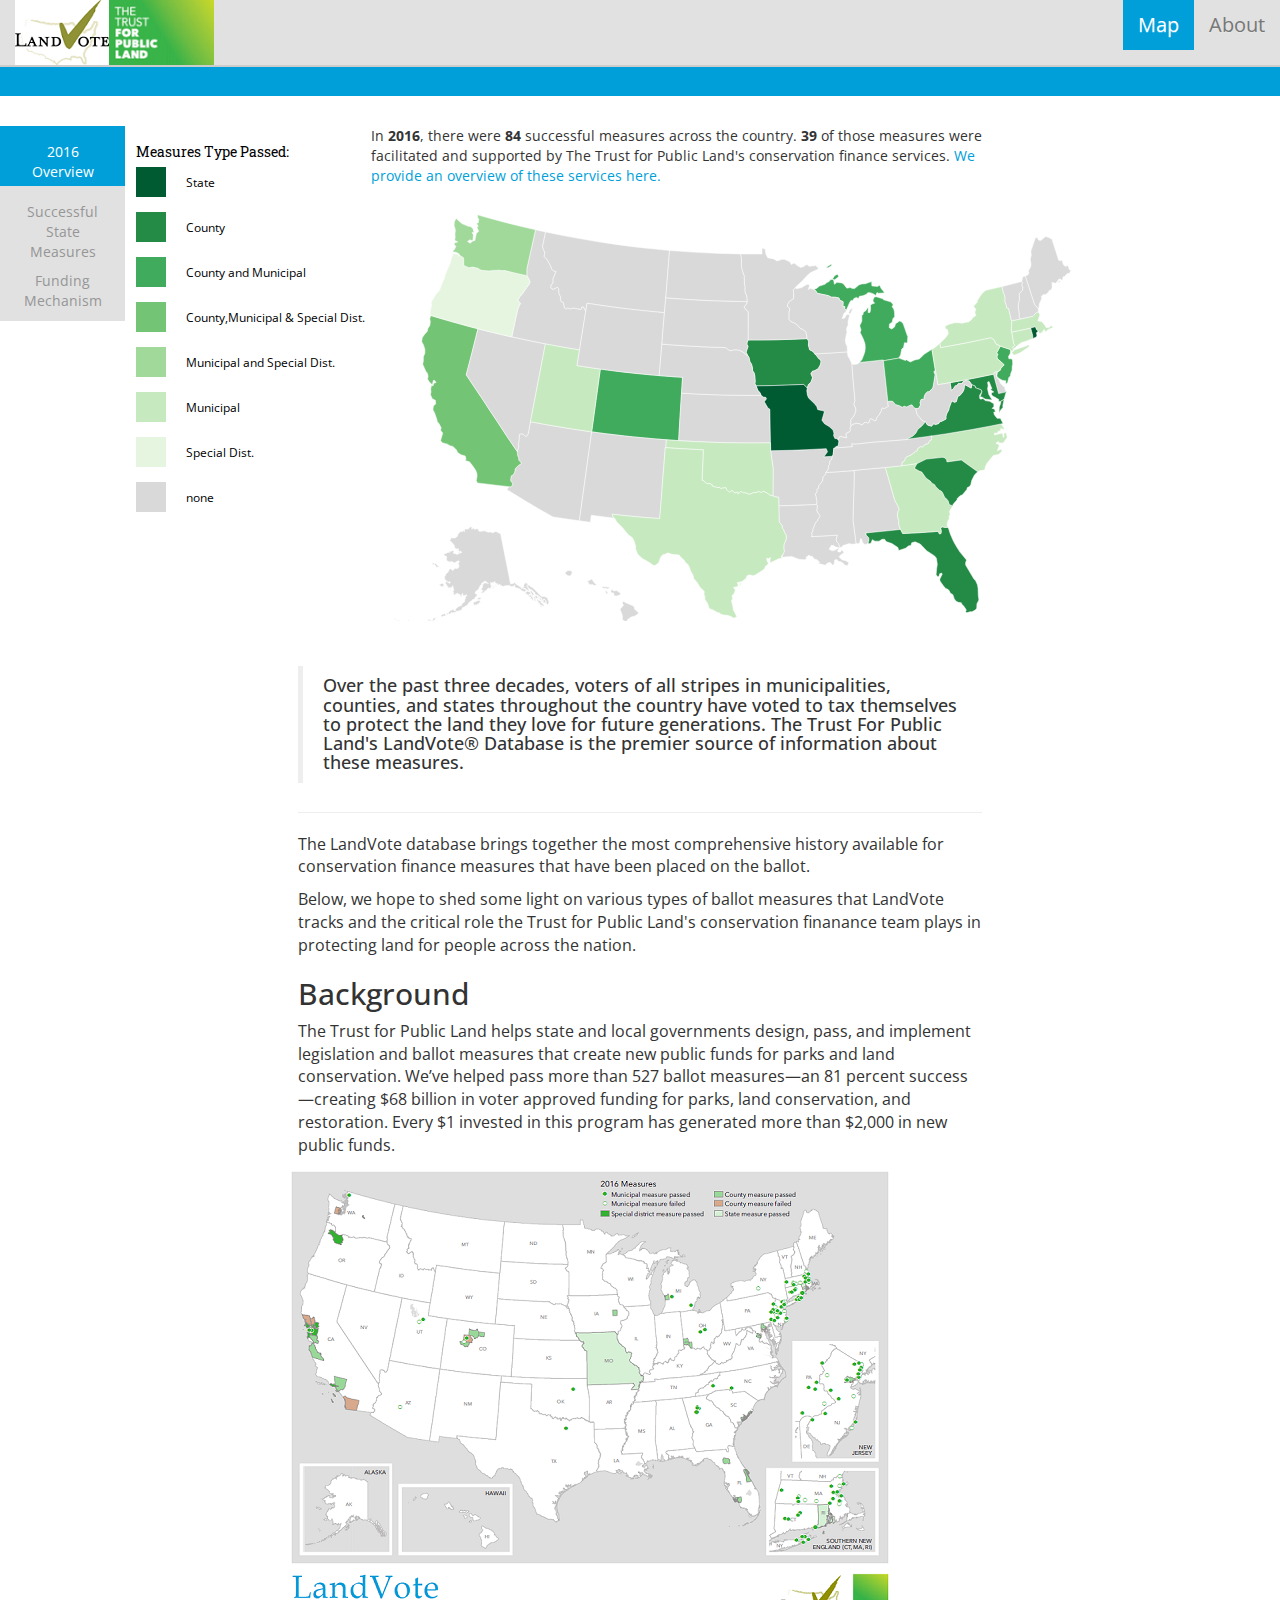
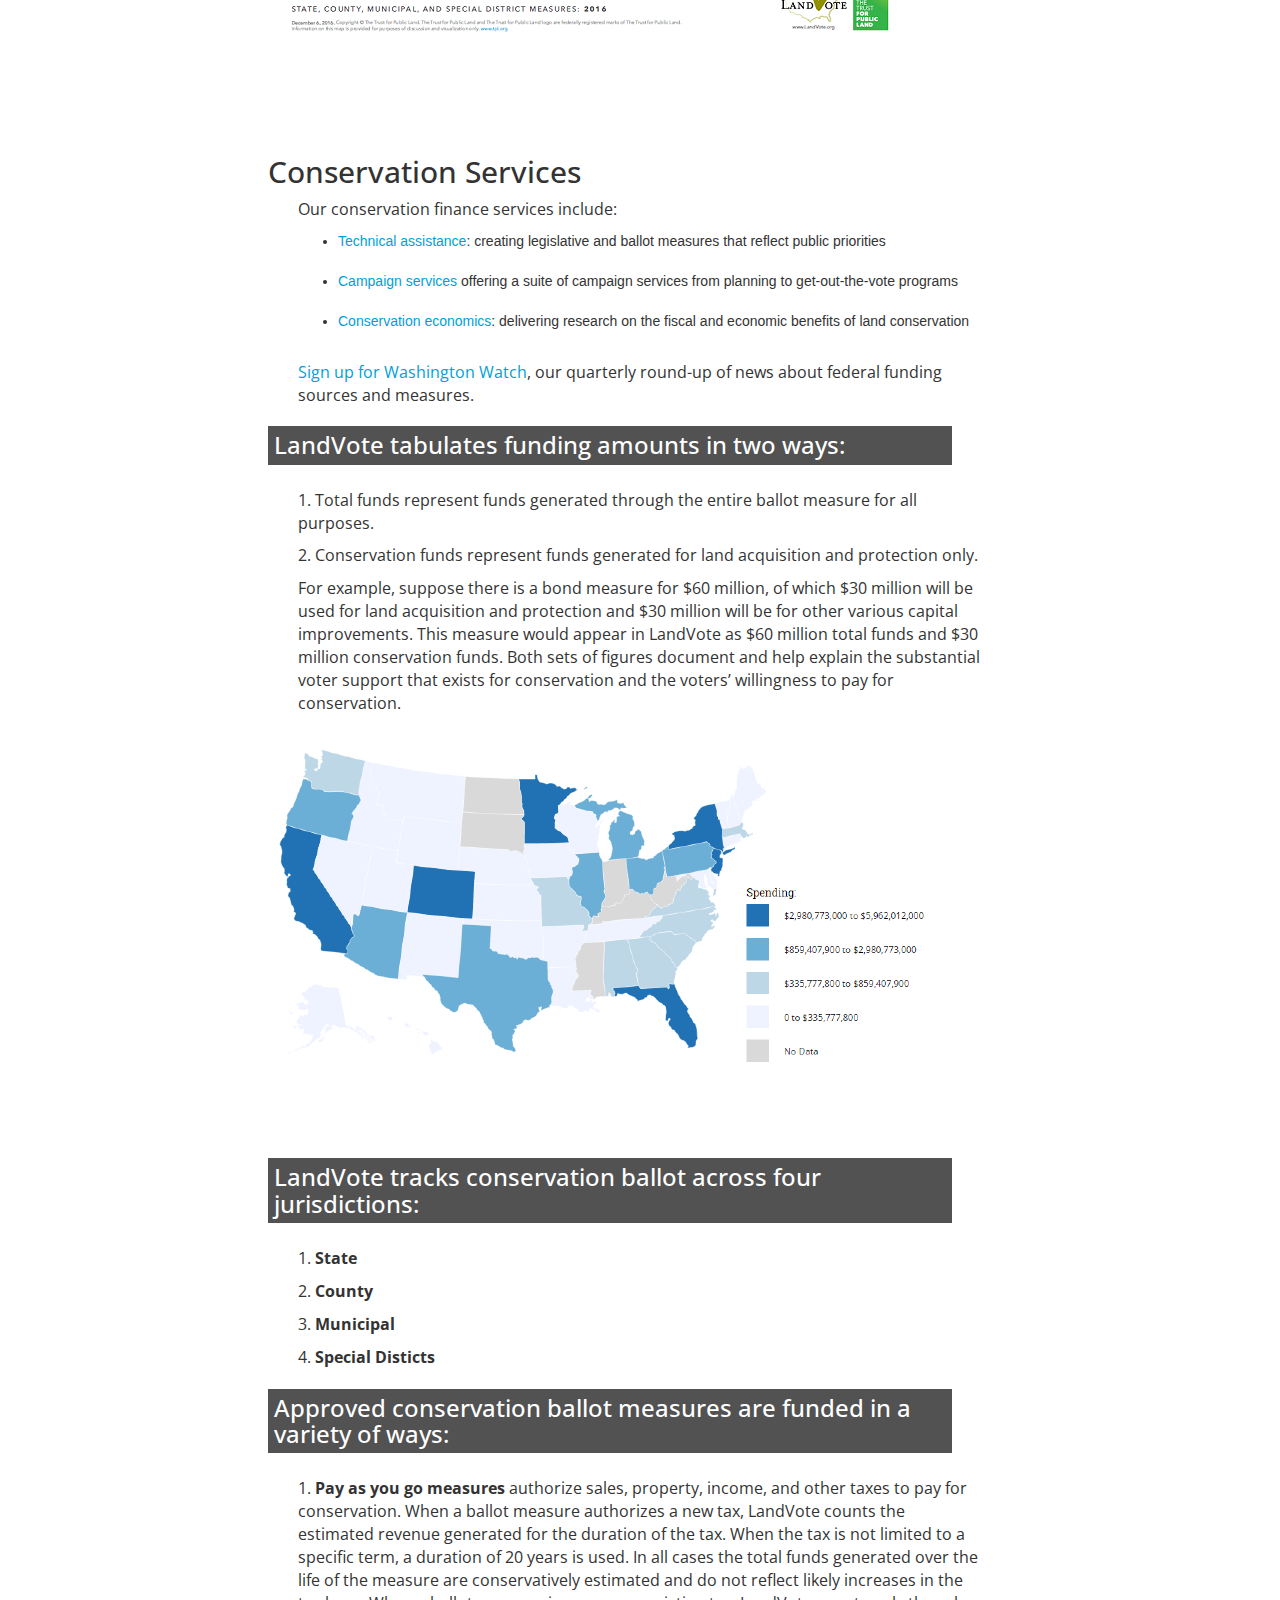
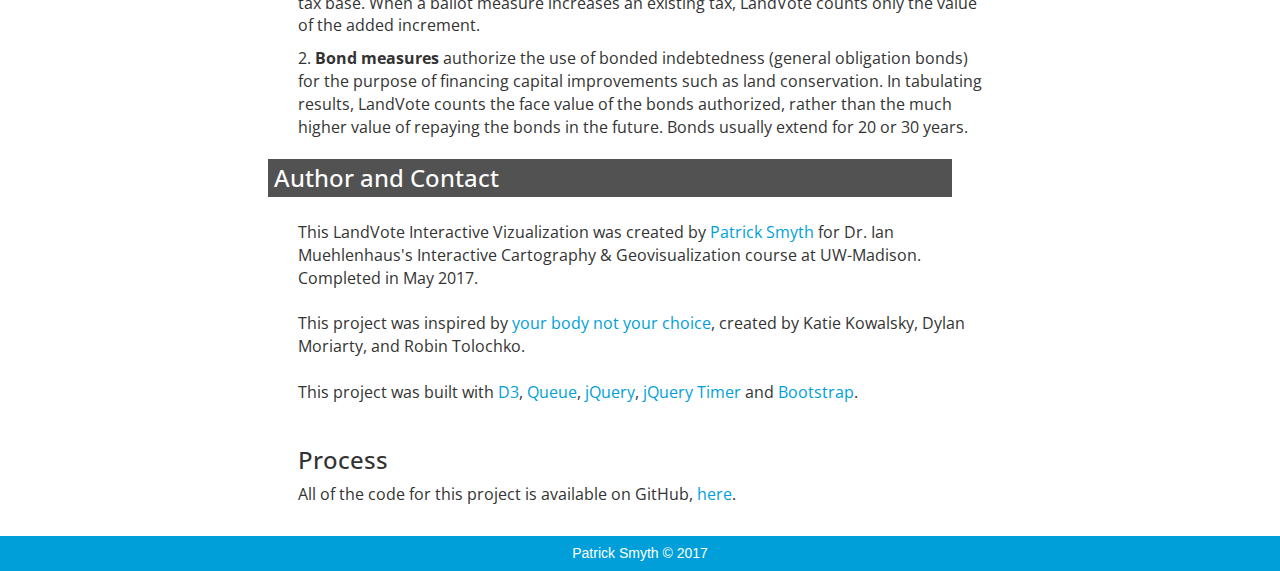
==== commit 57477d10: "new app" ====
--- a/LandVote/index.html
+++ b/LandVote/index.html
@@ -116,7 +116,7 @@
             Types of Measures
 ===================================-->
 <section id ="spending"></section>
-<div class = "chptrhead"><h2>LandVote tabulates funding amounts in two ways:</h2></div>
+<div class = "chptrhead"><h3>LandVote tabulates funding amounts in two ways:</h3></div>
 <p> 1. Total funds represent funds generated through the entire ballot measure for all purposes.</p>
 <p> 2. Conservation funds represent funds generated for land acquisition and protection only.</p>
  <p>For example, suppose there is a bond measure for $60 million, of which $30 million will be used for land acquisition and protection and $30 million will be for other various capital improvements. This measure would appear in LandVote as $60 million total funds and $30 million conservation funds. Both sets of figures document and help explain the substantial voter support that exists for conservation and the voters’ willingness to pay for conservation.</p>       
@@ -126,7 +126,7 @@
             Types of Measures
 ===================================-->
 <section id ="jurisdiction"></section>
-<div class = "chptrhead"><h2>LandVote tracks conservation ballot across four jurisdictions:</h2></div>
+<div class = "chptrhead"><h3>LandVote tracks conservation ballot across four jurisdictions:</h3></div>
 <p> 1. <b>State</b> </p>
 <p> 2. <b>County</b> </p>
 <p> 3. <b>Municipal</b> </p>
@@ -136,11 +136,11 @@
             COUNSELING & CPC
 ===================================-->        
 <section id ="finance"></section>
-<div class = "chptrhead"><h2>Approved conservation ballot measures are funded in a variety of ways:</h2></div>
+<div class = "chptrhead"><h3>Approved conservation ballot measures are funded in a variety of ways:</h3></div>
 <p> 1. <b>Pay as you go measures</b> authorize sales, property, income, and other taxes to pay for conservation. When a ballot measure authorizes a new tax, LandVote counts the estimated revenue generated for the duration of the tax. When the tax is not limited to a specific term, a duration of 20 years is used. In all cases the total funds generated over the life of the measure are conservatively estimated and do not reflect likely increases in the tax base. When a ballot measure increases an existing tax, LandVote counts only the value of the added increment.</p>
 <p> 2. <b>Bond measures</b> authorize the use of bonded indebtedness (general obligation bonds) for the purpose of financing capital improvements such as land conservation. In tabulating results, LandVote counts the face value of the bonds authorized, rather than the much higher value of repaying the bonds in the future. Bonds usually extend for 20 or 30 years.</p>
     
-<div class = "chptrhead"><h2>Author and Contact</h2></div>
+<div class = "chptrhead"><h3>Author and Contact</h3></div>
 <p>This LandVote Interactive Vizualization was created by <a href="http://bit.ly/2hqs7K6" target="_blank">Patrick Smyth</a> for Dr. Ian Muehlenhaus's Interactive Cartography & Geovisualization course at UW-Madison. Completed in May 2017. 
 <br><br>
 This project was inspired by <a href="http://yourbodynotyourchoice.github.io/" target="_blank">your body not your choice</a>, created by Katie Kowalsky, Dylan Moriarty, and Robin Tolochko.
--- a/LandVote/css/style.css
+++ b/LandVote/css/style.css
@@ -23,8 +23,8 @@
 #custom-bootstrap-menu.navbar-custom .navbar-nav>.active>a,
 #custom-bootstrap-menu.navbar-custom .navbar-nav>.active>a:hover,
 #custom-bootstrap-menu.navbar-custom .navbar-nav>.active>a:focus {
-    color: #fa6e39;
-    background-color: rgba(204, 204, 204, 1);
+    color: #ffffff;
+    background-color: rgba(0, 159, 218, 1);
 }
 #custom-bootstrap-menu.navbar-custom .navbar-toggle {
     border-color: #cccccc;
@@ -359,7 +359,7 @@
     left: -30px;
 }
 
-.chptrhead h2{
+.chptrhead h3{
     color: white;
     background-color: #525252;
     position: relative;
@@ -407,16 +407,16 @@
 
 h1 {
     font-size: 36px;
-    font-family: 'Roboto Slab', serif;
+    font-family: 'Open Sans', sans-serif;
 }
 
 h2 {
     
-    font-family: 'Roboto Slab', serif;
+    font-family: 'Open Sans', sans-serif;
 }
 
 h3 {
-    font-family: 'Roboto Slab', serif;
+    font-family: 'Open Sans', sans-serif;
 }
 
 body { 
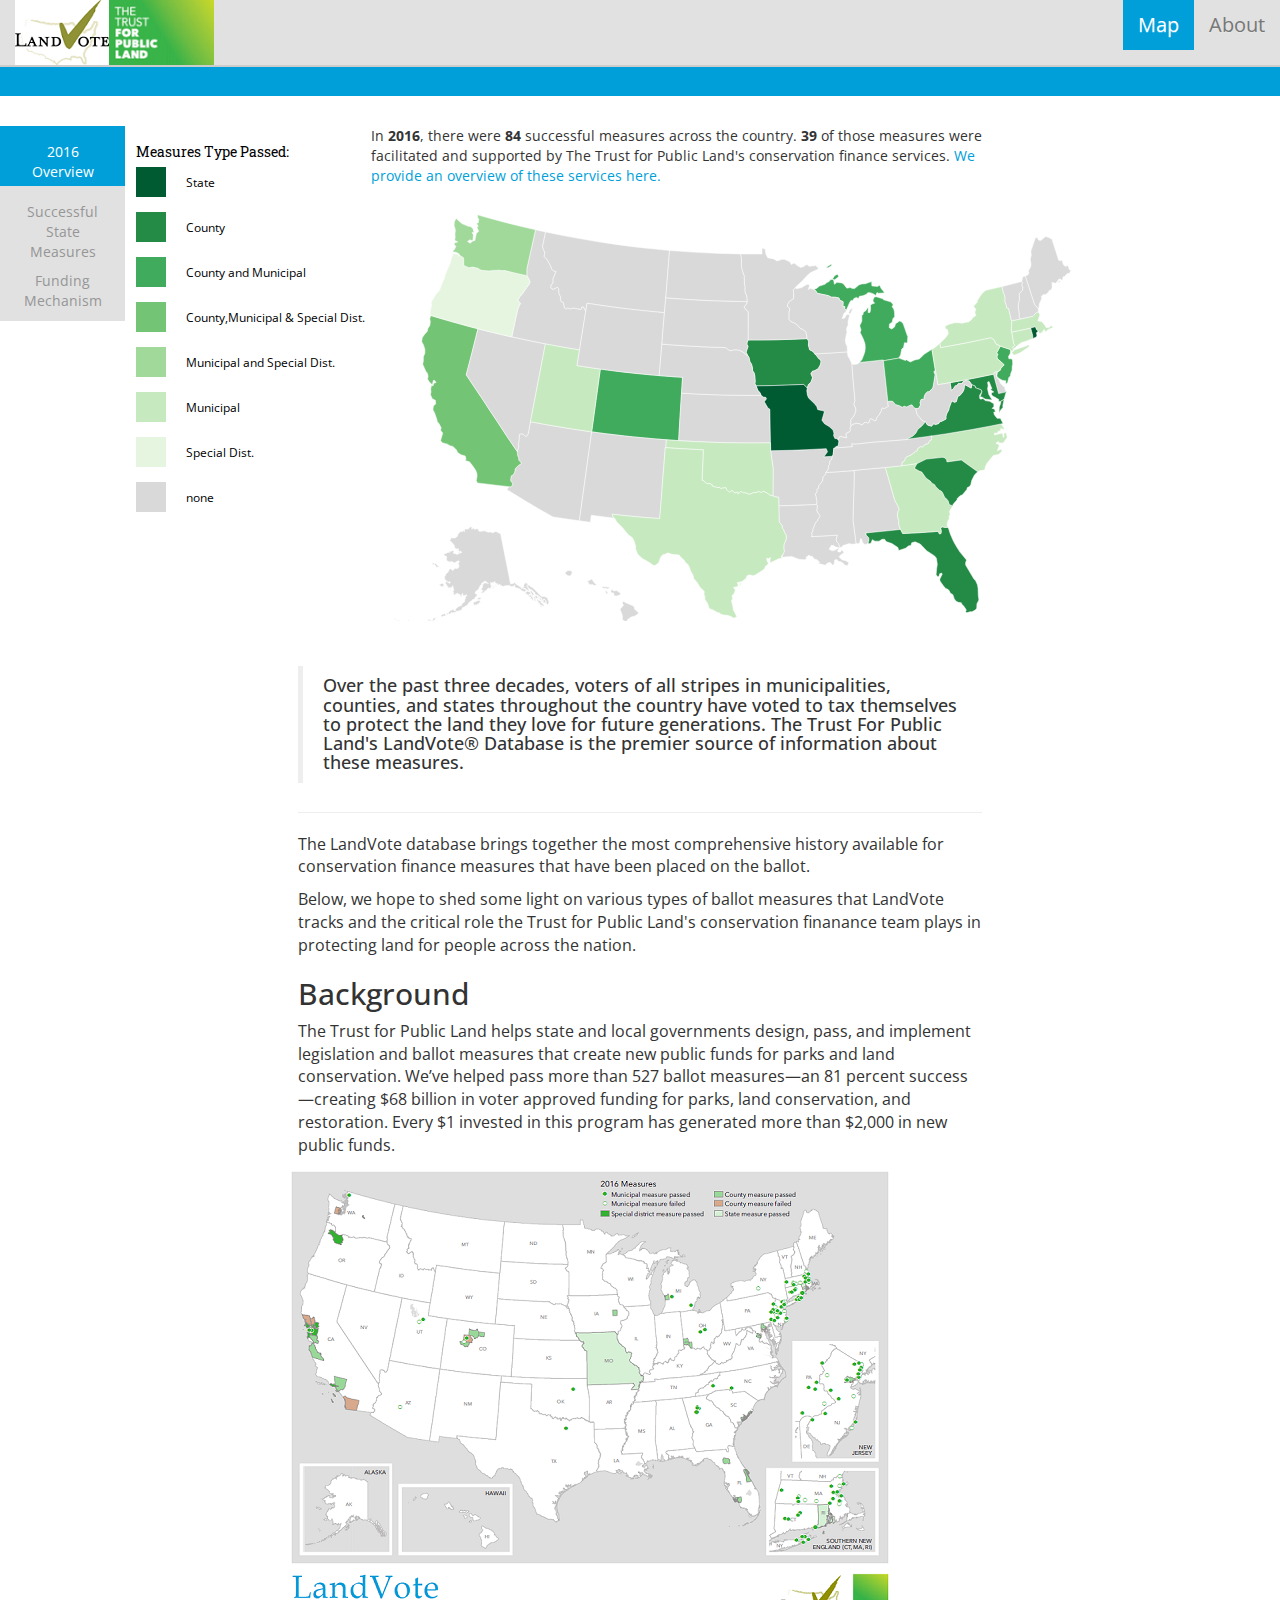
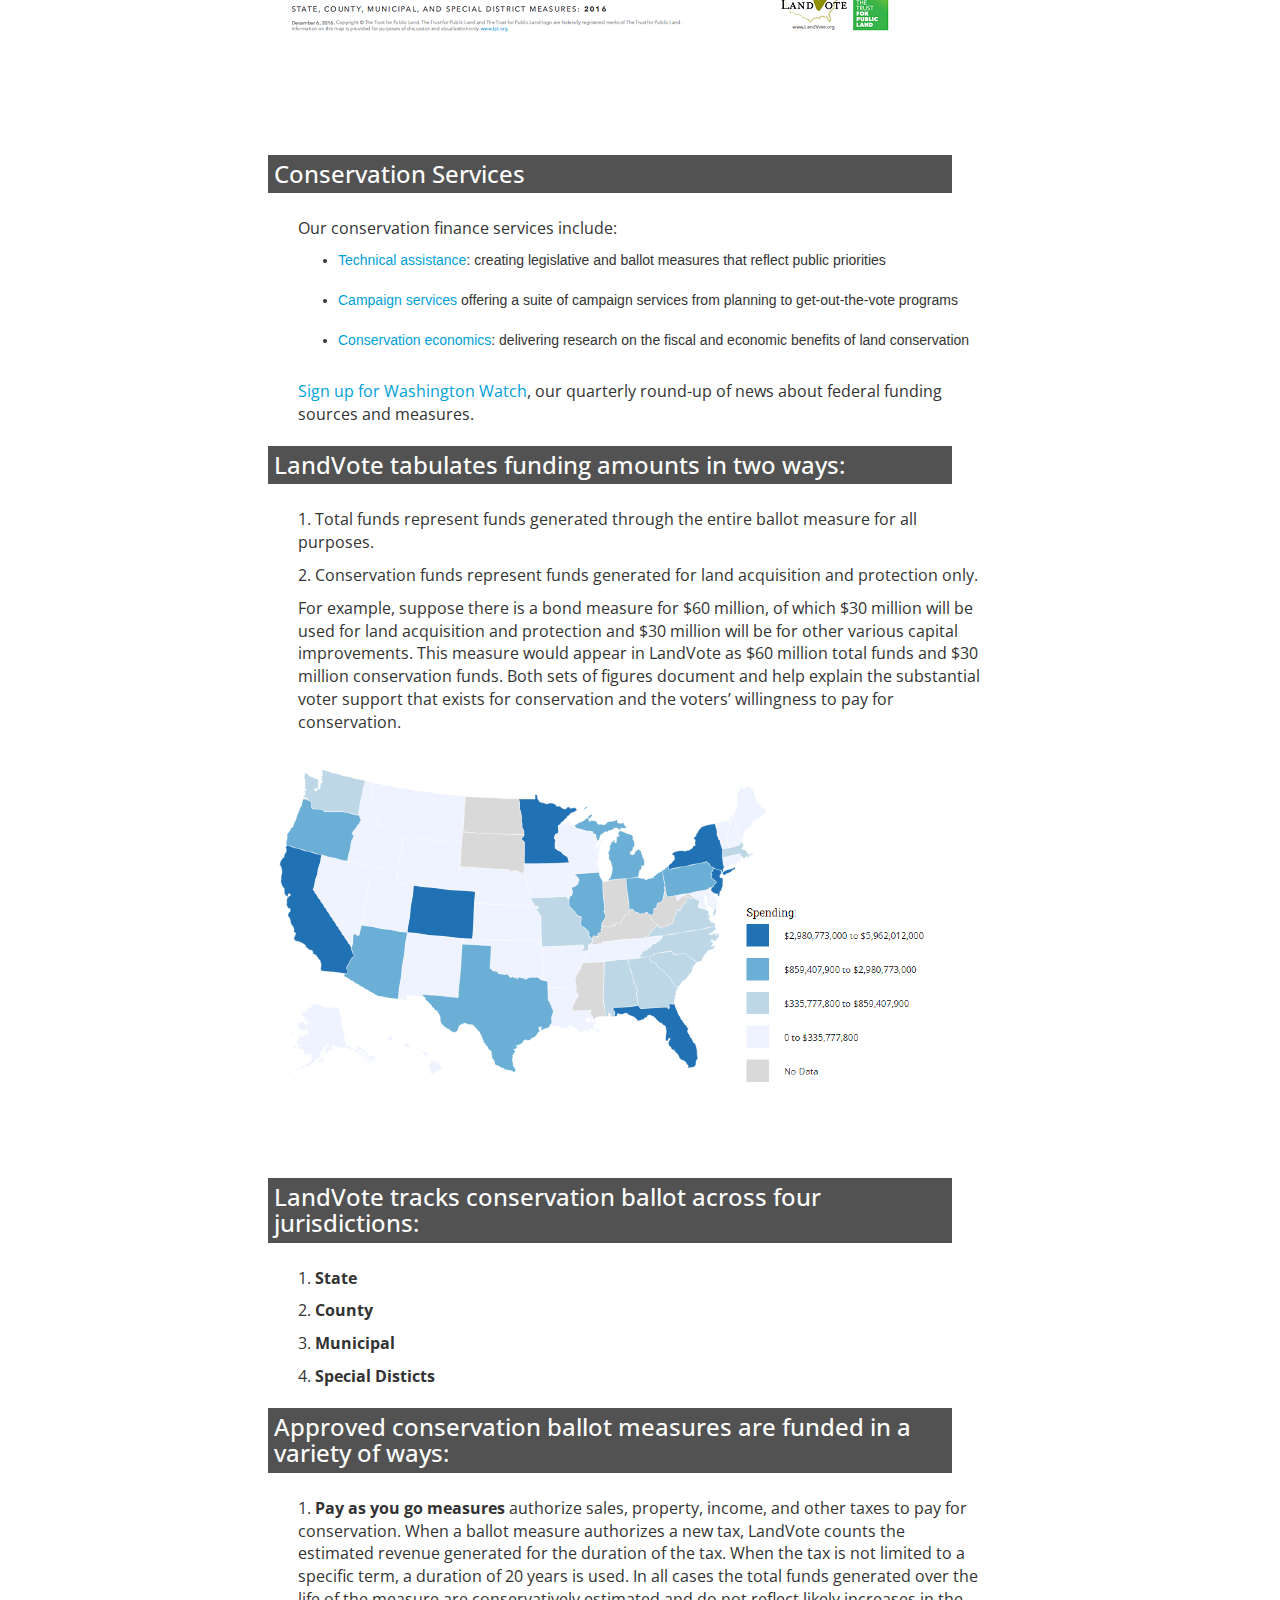
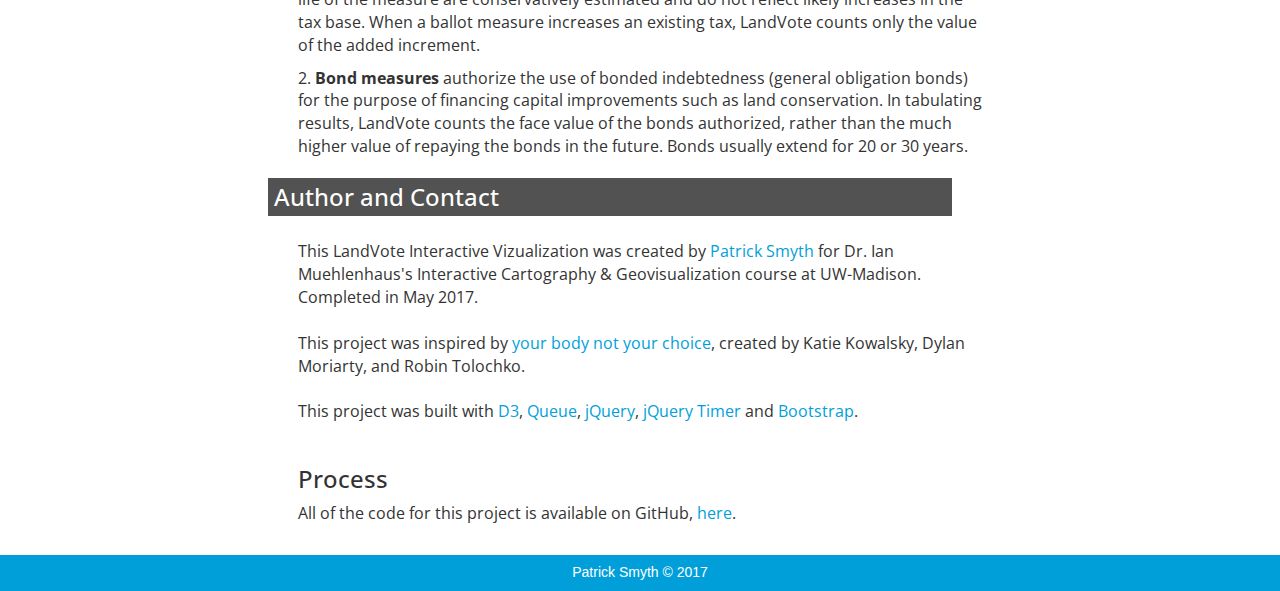
==== commit b94d7995: "index update" ====
--- a/LandVote/index.html
+++ b/LandVote/index.html
@@ -103,7 +103,7 @@
            Services
 ===================================-->
 <section id ="overview"></section>
-<div class = "chptrhead"><h2>Conservation Services</h2></div>
+<div class = "chptrhead"><h3>Conservation Services</h3></div>
 <p>Our conservation finance services include:</p>  
     <ul>
         <li><a href="https://www.tpl.org/how-we-work/fund/technical-assistance#sm.00000oq5rsrjmvf2epvtfgev45y15" >Technical assistance</a>: creating legislative and ballot measures that reflect public priorities</li><br>
